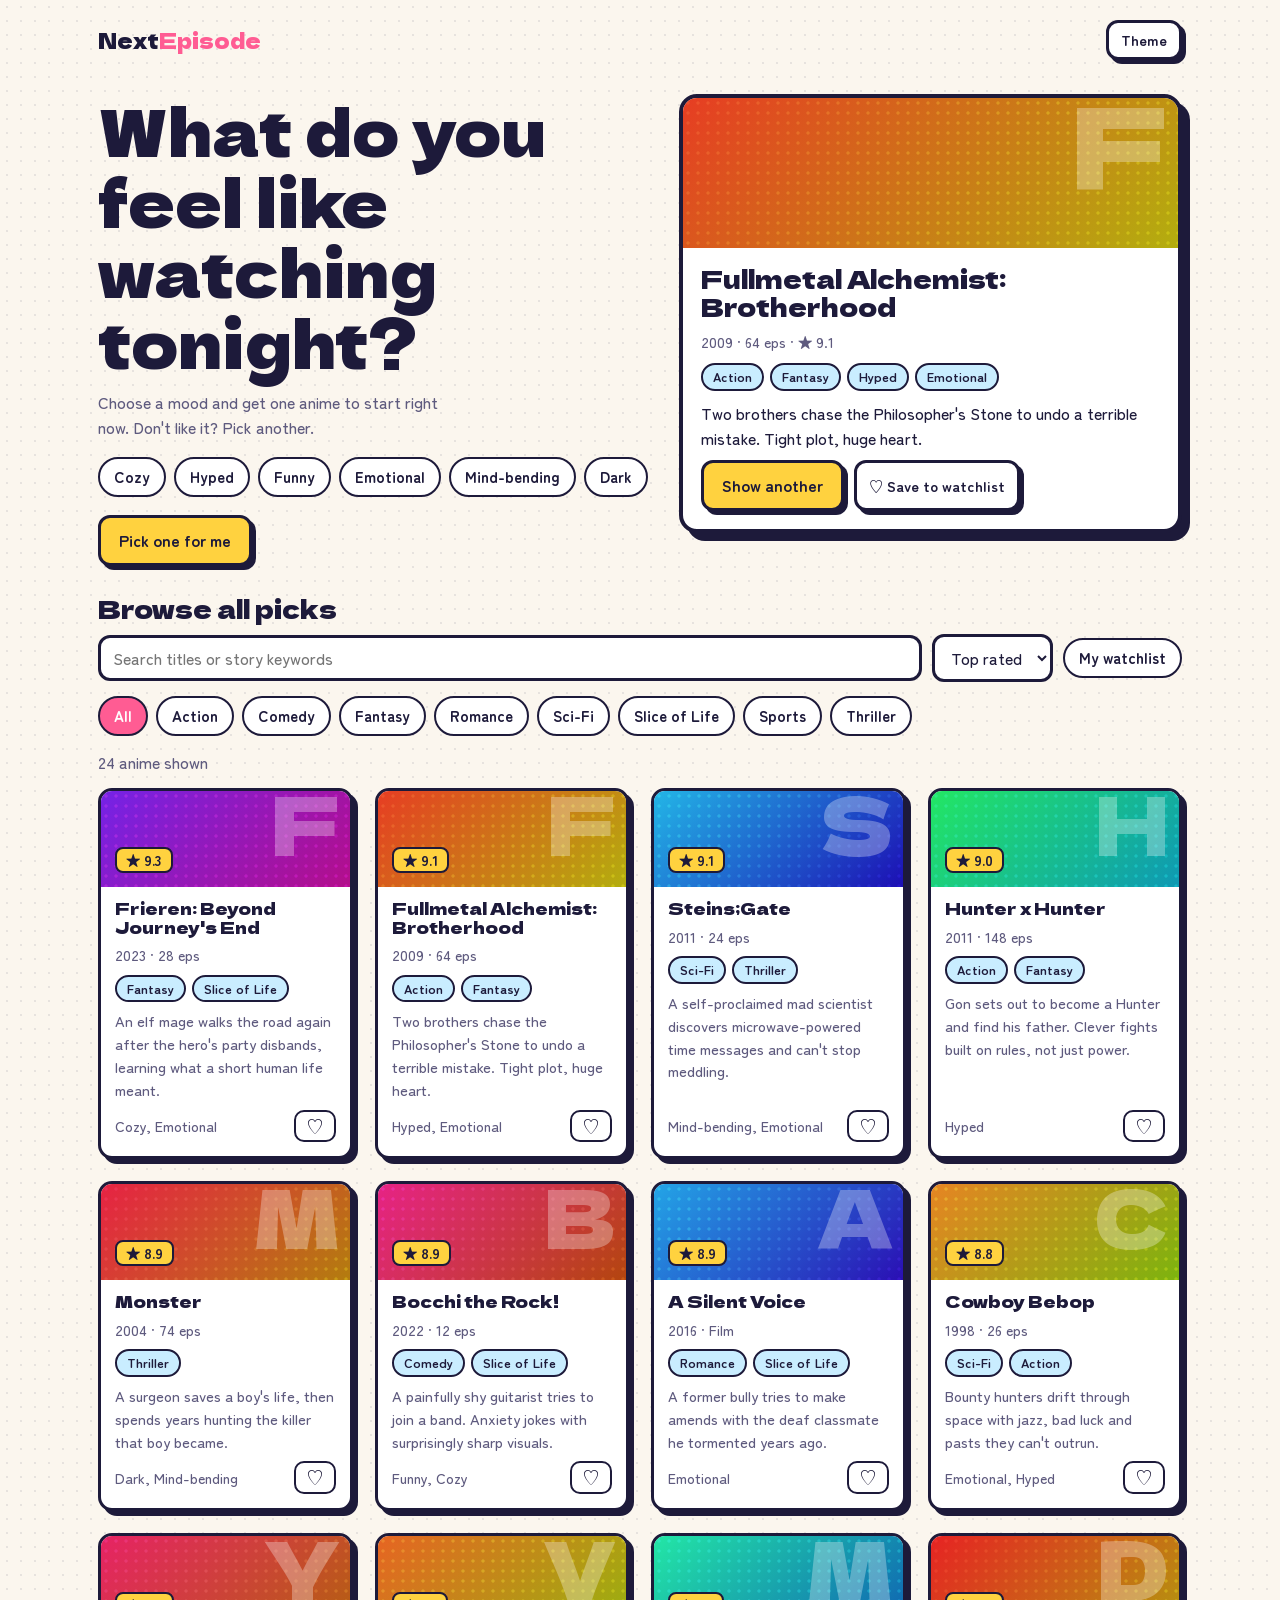
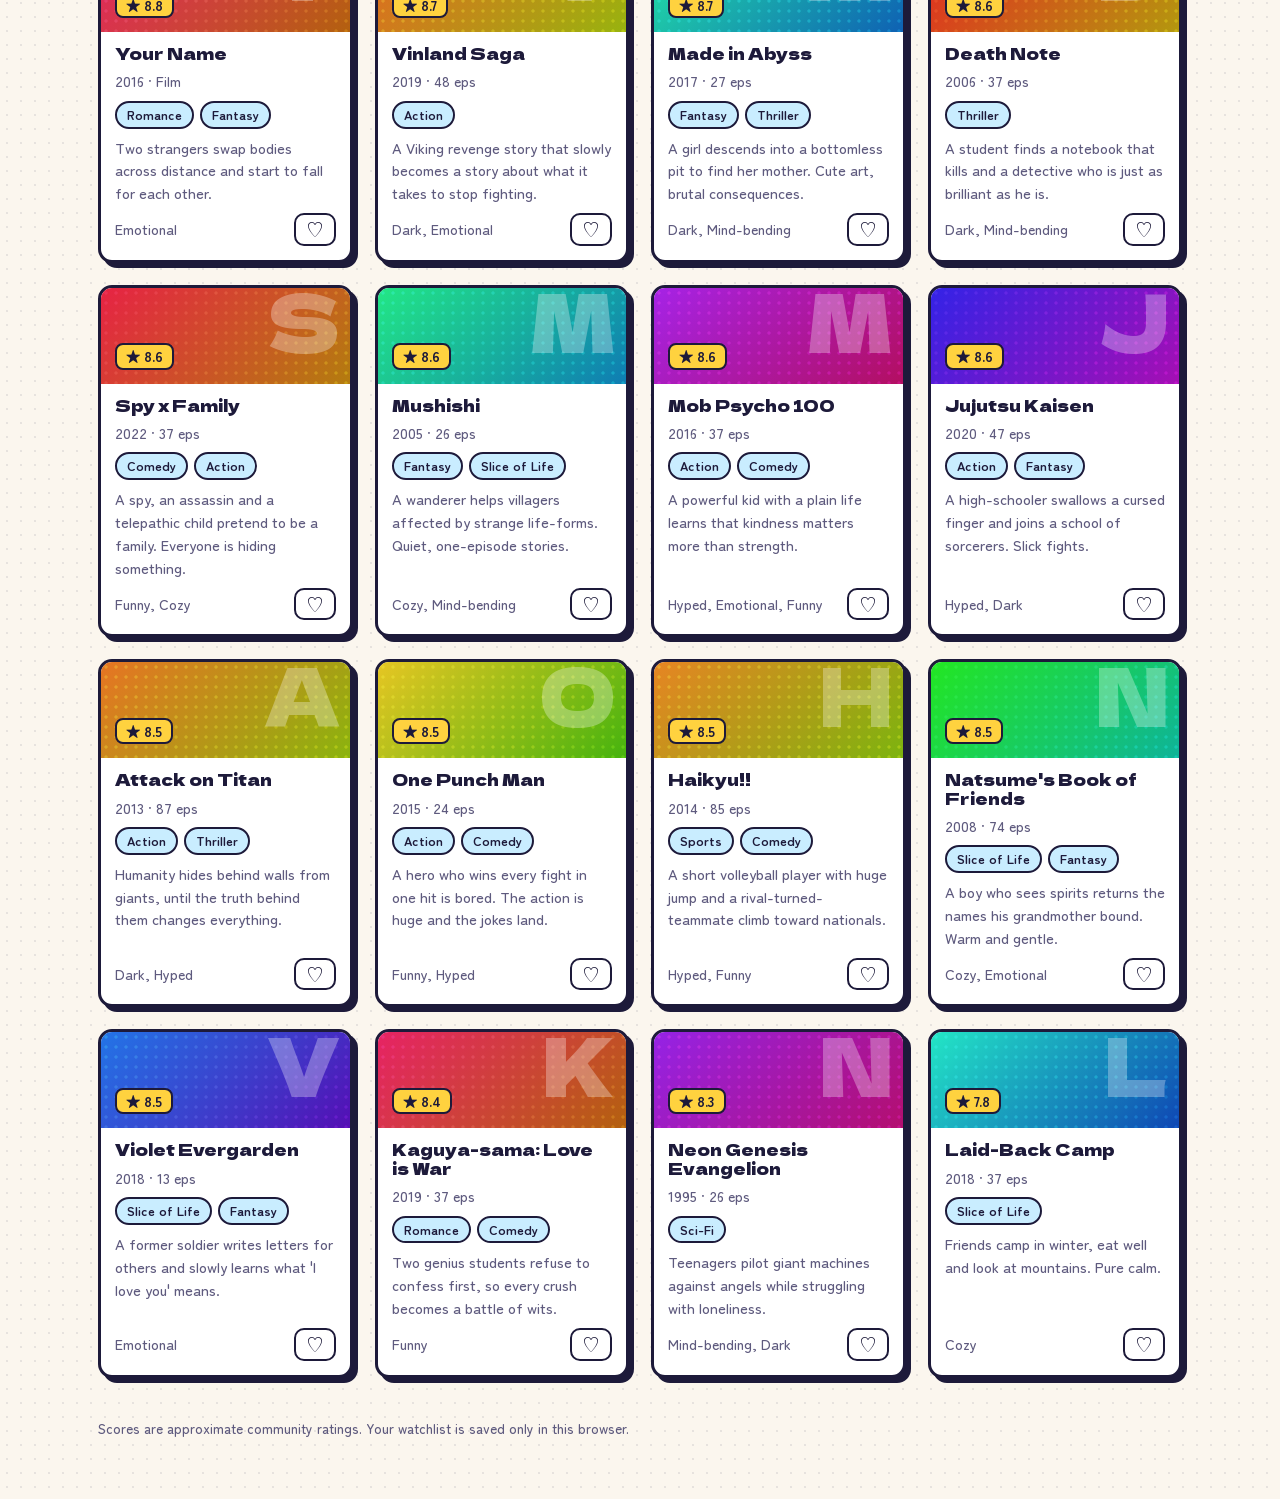
==== index.html @ 685c24ab "refactor: rename anime-picker.html to index.html for web hosting" ====
<!DOCTYPE html>
<html lang="en">
<head>
<meta charset="utf-8">
<meta name="viewport" content="width=device-width, initial-scale=1, viewport-fit=cover">
<title>Next Episode – Anime picks for your mood</title>
<link rel="preconnect" href="https://fonts.googleapis.com">
<link href="https://fonts.googleapis.com/css2?family=Dela+Gothic+One&family=Zen+Maru+Gothic:wght@400;500;700&display=swap" rel="stylesheet">
<style>
:root{--bg:#fbf6ee;--ink:#1d1a3a;--card:#fff;--muted:#5e5a7e;--pink:#ff5c93;--sky:#4cc3ff;--sun:#ffd23f;--shadow:#1d1a3a;
box-sizing:border-box;padding-top:env(safe-area-inset-top,0px);padding-bottom:env(safe-area-inset-bottom,0px)}
@media (prefers-color-scheme:dark){:root:not([data-theme="light"]){--bg:#181533;--ink:#f4efff;--card:#25214a;--muted:#b4aedb;--shadow:#000}}
:root[data-theme="dark"]{--bg:#181533;--ink:#f4efff;--card:#25214a;--muted:#b4aedb;--shadow:#000}
html{scroll-padding-top:env(safe-area-inset-top,0px)}
*{box-sizing:border-box}
body{margin:0;background:var(--bg);color:var(--ink);font:500 16px/1.55 "Zen Maru Gothic",system-ui,sans-serif;
background-image:radial-gradient(color-mix(in srgb,var(--ink) 9%,transparent) 1.2px,transparent 1.4px);background-size:14px 14px}
h1,h2,h3{font-family:"Dela Gothic One","Arial Black",Impact,sans-serif;font-weight:400;margin:0;line-height:1.1}
.wrap{max-width:1120px;margin:0 auto;padding:20px 18px 60px}
header{display:flex;justify-content:space-between;align-items:center;gap:12px}
.logo{font-family:"Dela Gothic One","Arial Black",sans-serif;font-size:1.3rem}
.logo span{color:var(--pink)}
button{font:inherit;color:inherit;cursor:pointer}
:focus-visible{outline:3px solid var(--sky);outline-offset:2px}
.btn{border:3px solid var(--ink);background:var(--sun);color:#1d1a3a;font-weight:700;padding:10px 18px;border-radius:12px;box-shadow:4px 4px 0 var(--shadow);transition:transform .12s,box-shadow .12s}
.btn:active{transform:translate(3px,3px);box-shadow:1px 1px 0 var(--shadow)}
.btn.small{padding:6px 12px;font-size:.9rem;background:var(--card);color:var(--ink)}
.hero{margin:34px 0 28px;display:grid;grid-template-columns:1.1fr 1fr;gap:28px;align-items:start}
.hero h1{font-size:clamp(2.2rem,6vw,4rem)}
.hero p.lead{color:var(--muted);max-width:44ch;margin:14px 0 18px}
.chips{display:flex;flex-wrap:wrap;gap:8px}
.chip{border:2.5px solid var(--ink);background:var(--card);padding:6px 14px;border-radius:99px;font-weight:700;font-size:.95rem;transition:background .12s}
.chip[aria-pressed="true"]{background:var(--pink);color:#fff}
.pick{border:4px solid var(--ink);border-radius:18px;background:var(--card);box-shadow:8px 8px 0 var(--shadow);overflow:hidden;min-height:340px;display:flex;flex-direction:column}
.art{position:relative;display:flex;align-items:flex-end;padding:14px;color:#fff;overflow:hidden}
.art::before{content:"";position:absolute;inset:0;background:radial-gradient(rgba(255,255,255,.28) 1.5px,transparent 1.7px) 0 0/10px 10px;mix-blend-mode:overlay}
.art b{position:absolute;right:10px;top:-14px;font:400 7rem/1 "Dela Gothic One","Arial Black",sans-serif;opacity:.3}
.pick .art{height:150px}
.pick .body{padding:16px 18px 18px;display:flex;flex-direction:column;gap:10px;flex:1}
.pick h2{font-size:1.6rem}
.meta{color:var(--muted);font-size:.9rem}
.tags{display:flex;flex-wrap:wrap;gap:6px}
.tag{font-size:.8rem;font-weight:700;padding:2px 10px;border-radius:99px;background:color-mix(in srgb,var(--sky) 30%,transparent);border:2px solid var(--ink)}
.actions{margin-top:auto;display:flex;gap:10px;flex-wrap:wrap}
.tools{display:flex;flex-wrap:wrap;gap:10px;align-items:center;margin:8px 0 14px}
.tools input,.tools select{font:inherit;border:3px solid var(--ink);background:var(--card);color:var(--ink);padding:8px 12px;border-radius:12px;min-width:0}
.tools input{flex:1 1 200px}
.count{color:var(--muted);margin:0 0 14px}
.grid{display:grid;grid-template-columns:repeat(auto-fill,minmax(230px,1fr));gap:22px}
.card{border:3px solid var(--ink);border-radius:14px;background:var(--card);box-shadow:5px 5px 0 var(--shadow);display:flex;flex-direction:column;overflow:hidden}
.card .art{height:96px}
.card .art b{font-size:5rem;top:-10px}
.card .art .score{position:relative;font-weight:700;background:var(--sun);color:#1d1a3a;border:2px solid var(--ink);padding:0 9px;border-radius:8px;font-size:.9rem}
.card .body{padding:12px 14px 14px;display:flex;flex-direction:column;gap:8px;flex:1}
.card h3{font-size:1.05rem}
.card p{margin:0;font-size:.92rem;color:var(--muted)}
.card .foot{margin-top:auto;display:flex;justify-content:space-between;align-items:center}
.heart{border:2.5px solid var(--ink);background:var(--card);border-radius:10px;padding:2px 10px;font-size:1.1rem;line-height:1.4}
.heart[aria-pressed="true"]{background:var(--pink);color:#fff}
.empty{border:3px dashed var(--ink);border-radius:14px;padding:30px;text-align:center;color:var(--muted)}
footer{margin-top:40px;color:var(--muted);font-size:.85rem}
@media(max-width:760px){.hero{grid-template-columns:1fr}}
@media(prefers-reduced-motion:reduce){*{transition:none!important}}
@keyframes pop{from{transform:scale(.97) rotate(-.6deg)}to{transform:none}}
.pick.swap{animation:pop .25s}
</style>
</head>
<body>
<div class="wrap">
<header>
  <div class="logo">Next<span>Episode</span></div>
  <button class="btn small" id="theme" aria-label="Toggle light and dark theme">Theme</button>
</header>

<section class="hero">
  <div>
    <h1>What do you feel like watching tonight?</h1>
    <p class="lead">Choose a mood and get one anime to start right now. Don't like it? Pick another.</p>
    <div class="chips" id="moods" role="group" aria-label="Moods"></div>
    <p style="margin:18px 0 0"><button class="btn" id="roll">Pick one for me</button></p>
  </div>
  <article class="pick" id="pick" aria-live="polite"></article>
</section>

<section>
  <h2 style="font-size:1.6rem;margin-bottom:12px">Browse all picks</h2>
  <div class="tools">
    <input id="q" type="search" placeholder="Search titles or story keywords" aria-label="Search anime">
    <select id="sort" aria-label="Sort by">
      <option value="score">Top rated</option>
      <option value="year">Newest</option>
      <option value="eps">Shortest</option>
      <option value="title">A to Z</option>
    </select>
    <button class="chip" id="onlyFav" aria-pressed="false">My watchlist</button>
  </div>
  <div class="chips" id="genres" role="group" aria-label="Genres" style="margin-bottom:14px"></div>
  <p class="count" id="count"></p>
  <div class="grid" id="grid"></div>
</section>

<footer>Scores are approximate community ratings. Your watchlist is saved only in this browser.</footer>
</div>

<script>
// title, year, episodes (1 = film), score, genres, moods, hue, blurb
const D=[
["Frieren: Beyond Journey's End",2023,28,9.3,["Fantasy","Slice of Life"],["Cozy","Emotional"],265,"An elf mage walks the road again after the hero's party disbands, learning what a short human life meant."],
["Fullmetal Alchemist: Brotherhood",2009,64,9.1,["Action","Fantasy"],["Hyped","Emotional"],8,"Two brothers chase the Philosopher's Stone to undo a terrible mistake. Tight plot, huge heart."],
["Steins;Gate",2011,24,9.1,["Sci-Fi","Thriller"],["Mind-bending","Emotional"],195,"A self-proclaimed mad scientist discovers microwave-powered time messages and can't stop meddling."],
["Hunter x Hunter",2011,148,9.0,["Action","Fantasy"],["Hyped"],140,"Gon sets out to become a Hunter and find his father. Clever fights built on rules, not just power."],
["Monster",2004,74,8.9,["Thriller"],["Dark","Mind-bending"],350,"A surgeon saves a boy's life, then spends years hunting the killer that boy became."],
["Bocchi the Rock!",2022,12,8.9,["Comedy","Slice of Life"],["Funny","Cozy"],330,"A painfully shy guitarist tries to join a band. Anxiety jokes with surprisingly sharp visuals."],
["A Silent Voice",2016,1,8.9,["Romance","Slice of Life"],["Emotional"],200,"A former bully tries to make amends with the deaf classmate he tormented years ago."],
["Cowboy Bebop",1998,26,8.8,["Sci-Fi","Action"],["Emotional","Hyped"],30,"Bounty hunters drift through space with jazz, bad luck and pasts they can't outrun."],
["Your Name",2016,1,8.8,["Romance","Fantasy"],["Emotional"],340,"Two strangers swap bodies across distance and start to fall for each other."],
["Vinland Saga",2019,48,8.7,["Action"],["Dark","Emotional"],20,"A Viking revenge story that slowly becomes a story about what it takes to stop fighting."],
["Made in Abyss",2017,27,8.7,["Fantasy","Thriller"],["Dark","Mind-bending"],160,"A girl descends into a bottomless pit to find her mother. Cute art, brutal consequences."],
["Death Note",2006,37,8.6,["Thriller"],["Dark","Mind-bending"],0,"A student finds a notebook that kills and a detective who is just as brilliant as he is."],
["Spy x Family",2022,37,8.6,["Comedy","Action"],["Funny","Cozy"],350,"A spy, an assassin and a telepathic child pretend to be a family. Everyone is hiding something."],
["Mushishi",2005,26,8.6,["Fantasy","Slice of Life"],["Cozy","Mind-bending"],150,"A wanderer helps villagers affected by strange life-forms. Quiet, one-episode stories."],
["Mob Psycho 100",2016,37,8.6,["Action","Comedy"],["Hyped","Emotional","Funny"],280,"A powerful kid with a plain life learns that kindness matters more than strength."],
["Jujutsu Kaisen",2020,47,8.6,["Action","Fantasy"],["Hyped","Dark"],245,"A high-schooler swallows a cursed finger and joins a school of sorcerers. Slick fights."],
["Attack on Titan",2013,87,8.5,["Action","Thriller"],["Dark","Hyped"],25,"Humanity hides behind walls from giants, until the truth behind them changes everything."],
["One Punch Man",2015,24,8.5,["Action","Comedy"],["Funny","Hyped"],50,"A hero who wins every fight in one hit is bored. The action is huge and the jokes land."],
["Haikyu!!",2014,85,8.5,["Sports","Comedy"],["Hyped","Funny"],30,"A short volleyball player with huge jump and a rival-turned-teammate climb toward nationals."],
["Natsume's Book of Friends",2008,74,8.5,["Slice of Life","Fantasy"],["Cozy","Emotional"],120,"A boy who sees spirits returns the names his grandmother bound. Warm and gentle."],
["Violet Evergarden",2018,13,8.5,["Slice of Life","Fantasy"],["Emotional"],215,"A former soldier writes letters for others and slowly learns what 'I love you' means."],
["Kaguya-sama: Love is War",2019,37,8.4,["Romance","Comedy"],["Funny"],340,"Two genius students refuse to confess first, so every crush becomes a battle of wits."],
["Neon Genesis Evangelion",1995,26,8.3,["Sci-Fi"],["Mind-bending","Dark"],275,"Teenagers pilot giant machines against angels while struggling with loneliness."],
["Laid-Back Camp",2018,37,7.8,["Slice of Life"],["Cozy"],170,"Friends camp in winter, eat well and look at mountains. Pure calm."]
];
const MOODS=["Cozy","Hyped","Funny","Emotional","Mind-bending","Dark"];
const GENRES=[...new Set(D.flatMap(d=>d[4]))].sort();
const $=s=>document.querySelector(s);
const st={mood:new Set(),genre:null,fav:false,q:"",sort:"score",favs:new Set()};
try{JSON.parse(localStorage.getItem("ne-favs")||"[]").forEach(x=>st.favs.add(x))}catch(e){}
const save=()=>{try{localStorage.setItem("ne-favs",JSON.stringify([...st.favs]))}catch(e){}};
const esc=s=>s.replace(/[&<>"]/g,c=>({"&":"&amp;","<":"&lt;",">":"&gt;",'"':"&quot;"}[c]));
const bg=h=>`background:linear-gradient(135deg,hsl(${h} 80% 52%),hsl(${(h+50)%360} 85% 38%))`;
const epsTxt=d=>d[2]==1?"Film":d[2]+" eps";

function chips(el,list,isOn,onClick){
  el.innerHTML=list.map(x=>`<button class="chip" aria-pressed="${isOn(x)}" data-v="${esc(x)}">${esc(x)}</button>`).join("");
  el.onclick=e=>{const b=e.target.closest("button");if(b)onClick(b.dataset.v)};
}
function drawChips(){
  chips($("#moods"),MOODS,m=>st.mood.has(m),m=>{st.mood.has(m)?st.mood.delete(m):st.mood.add(m);drawChips();rollPick()});
  chips($("#genres"),["All",...GENRES],g=>(g==="All"?!st.genre:st.genre===g),g=>{st.genre=g==="All"?null:g;drawChips();drawGrid()});
}
let cur=null;
function rollPick(){
  let pool=D.filter(d=>!st.mood.size||[...st.mood].some(m=>d[5].includes(m)));
  if(pool.length>1&&cur)pool=pool.filter(d=>d!==cur);
  cur=pool[Math.floor(Math.random()*pool.length)];
  const d=cur,p=$("#pick");
  p.innerHTML=`<div class="art" style="${bg(d[6])}"><b>${esc(d[0][0])}</b></div>
  <div class="body"><h2>${esc(d[0])}</h2>
  <div class="meta">${d[1]} · ${epsTxt(d)} · ★ ${d[3].toFixed(1)}</div>
  <div class="tags">${d[4].concat(d[5]).map(t=>`<span class="tag">${esc(t)}</span>`).join("")}</div>
  <p style="margin:0">${esc(d[2]?d[7]:"")}</p>
  <div class="actions"><button class="btn" id="again">Show another</button>
  <button class="btn small" id="saveP" aria-pressed="${st.favs.has(d[0])}">${st.favs.has(d[0])?"♥ Saved":"♡ Save to watchlist"}</button></div></div>`;
  p.classList.remove("swap");void p.offsetWidth;p.classList.add("swap");
  $("#again").onclick=rollPick;
  $("#saveP").onclick=()=>{toggleFav(d[0]);rollPick.keep=1;showSave()};
}
function showSave(){const b=$("#saveP");if(!b||!cur)return;const on=st.favs.has(cur[0]);b.textContent=on?"♥ Saved":"♡ Save to watchlist";b.setAttribute("aria-pressed",on)}
function toggleFav(t){st.favs.has(t)?st.favs.delete(t):st.favs.add(t);save();drawGrid();showSave()}
function drawGrid(){
  const q=st.q.trim().toLowerCase();
  let list=D.filter(d=>(!st.genre||d[4].includes(st.genre))&&(!st.fav||st.favs.has(d[0]))&&(!q||(d[0]+" "+d[7]+" "+d[4].join(" ")+" "+d[5].join(" ")).toLowerCase().includes(q)));
  const s=st.sort;
  list.sort((a,b)=>s==="score"?b[3]-a[3]:s==="year"?b[1]-a[1]:s==="eps"?a[2]-b[2]:a[0].localeCompare(b[0]));
  $("#count").textContent=`${list.length} ${list.length===1?"anime":"anime"} shown`;
  $("#grid").innerHTML=list.length?list.map(d=>`<article class="card"><div class="art" style="${bg(d[6])}"><b>${esc(d[0][0])}</b><span class="score">★ ${d[3].toFixed(1)}</span></div>
  <div class="body"><h3>${esc(d[0])}</h3><div class="meta">${d[1]} · ${epsTxt(d)}</div>
  <div class="tags">${d[4].map(t=>`<span class="tag">${esc(t)}</span>`).join("")}</div>
  <p>${esc(d[7])}</p>
  <div class="foot"><span class="meta">${d[5].join(", ")}</span>
  <button class="heart" data-t="${esc(d[0])}" aria-pressed="${st.favs.has(d[0])}" aria-label="${st.favs.has(d[0])?"Remove from":"Add to"} watchlist: ${esc(d[0])}">${st.favs.has(d[0])?"♥":"♡"}</button></div></div></article>`).join(""):
  `<div class="empty" style="grid-column:1/-1">${st.fav?"Your watchlist is empty. Tap ♡ on any card to save it.":"No matches. Try a different word or clear the genre filter."}</div>`;
}
$("#grid").onclick=e=>{const b=e.target.closest(".heart");if(b)toggleFav(b.dataset.t)};
$("#q").oninput=e=>{st.q=e.target.value;drawGrid()};
$("#sort").onchange=e=>{st.sort=e.target.value;drawGrid()};
$("#onlyFav").onclick=e=>{st.fav=!st.fav;e.currentTarget.setAttribute("aria-pressed",st.fav);drawGrid()};
$("#roll").onclick=rollPick;
$("#theme").onclick=()=>{const r=document.documentElement;const dark=r.dataset.theme?r.dataset.theme==="dark":matchMedia("(prefers-color-scheme:dark)").matches;r.dataset.theme=dark?"light":"dark"};
drawChips();drawGrid();rollPick();
</script>
</body>
</html>
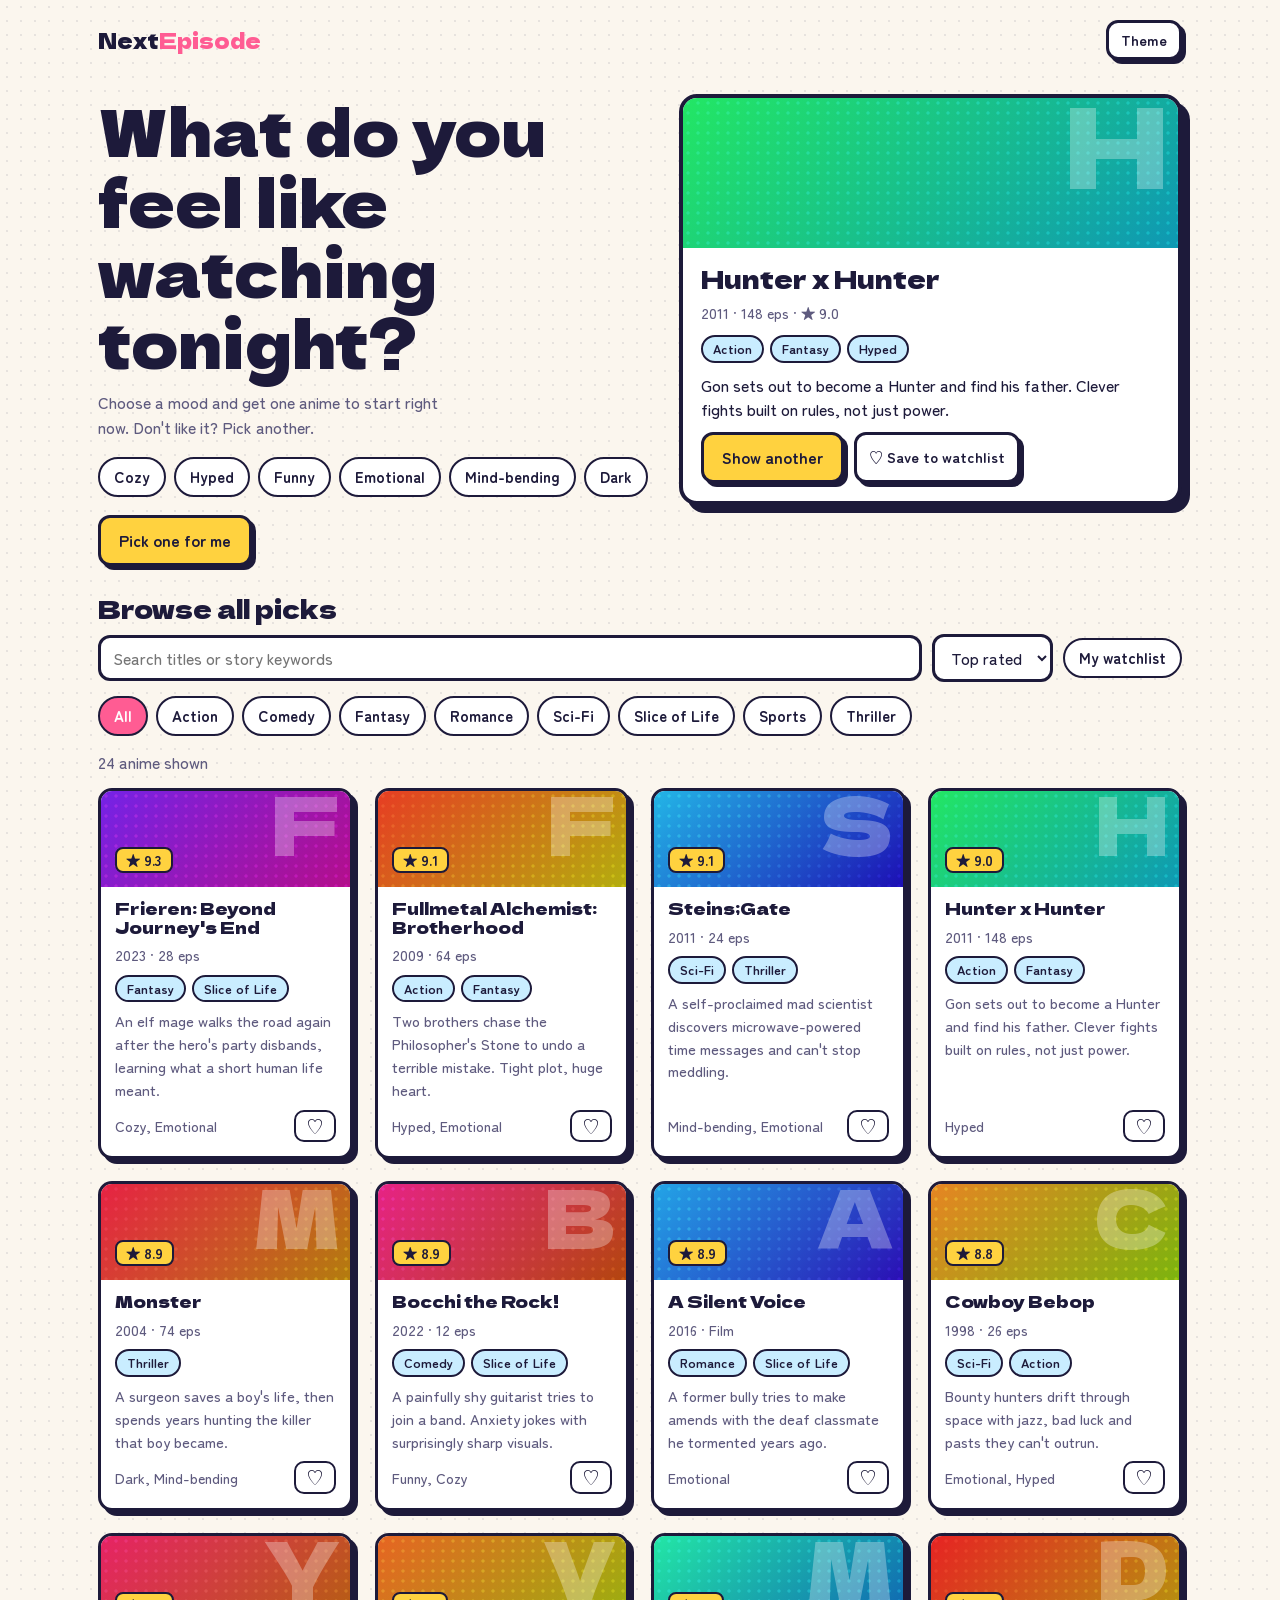
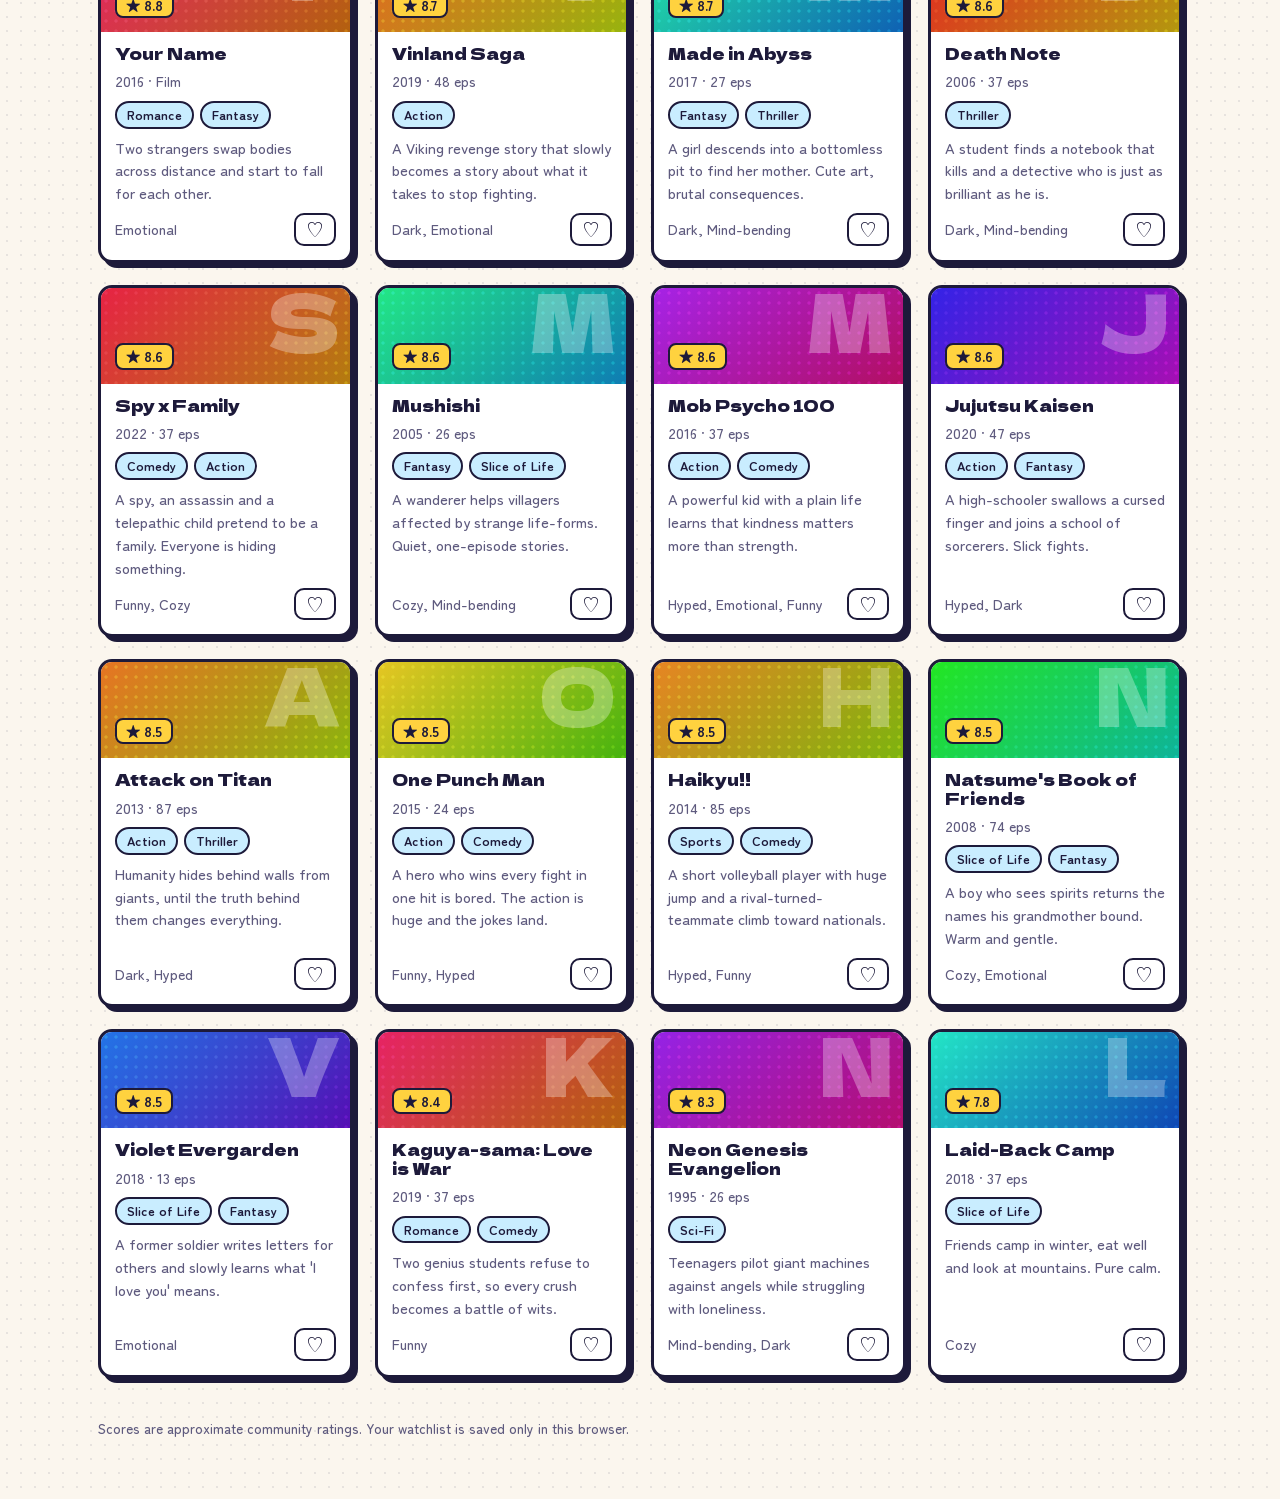
==== commit 58f9a052: "refactor: extract CSS into separate style.css file" ====
--- a/index.html
+++ b/index.html
@@ -6,64 +6,7 @@
 <title>Next Episode – Anime picks for your mood</title>
 <link rel="preconnect" href="https://fonts.googleapis.com">
 <link href="https://fonts.googleapis.com/css2?family=Dela+Gothic+One&family=Zen+Maru+Gothic:wght@400;500;700&display=swap" rel="stylesheet">
-<style>
-:root{--bg:#fbf6ee;--ink:#1d1a3a;--card:#fff;--muted:#5e5a7e;--pink:#ff5c93;--sky:#4cc3ff;--sun:#ffd23f;--shadow:#1d1a3a;
-box-sizing:border-box;padding-top:env(safe-area-inset-top,0px);padding-bottom:env(safe-area-inset-bottom,0px)}
-@media (prefers-color-scheme:dark){:root:not([data-theme="light"]){--bg:#181533;--ink:#f4efff;--card:#25214a;--muted:#b4aedb;--shadow:#000}}
-:root[data-theme="dark"]{--bg:#181533;--ink:#f4efff;--card:#25214a;--muted:#b4aedb;--shadow:#000}
-html{scroll-padding-top:env(safe-area-inset-top,0px)}
-*{box-sizing:border-box}
-body{margin:0;background:var(--bg);color:var(--ink);font:500 16px/1.55 "Zen Maru Gothic",system-ui,sans-serif;
-background-image:radial-gradient(color-mix(in srgb,var(--ink) 9%,transparent) 1.2px,transparent 1.4px);background-size:14px 14px}
-h1,h2,h3{font-family:"Dela Gothic One","Arial Black",Impact,sans-serif;font-weight:400;margin:0;line-height:1.1}
-.wrap{max-width:1120px;margin:0 auto;padding:20px 18px 60px}
-header{display:flex;justify-content:space-between;align-items:center;gap:12px}
-.logo{font-family:"Dela Gothic One","Arial Black",sans-serif;font-size:1.3rem}
-.logo span{color:var(--pink)}
-button{font:inherit;color:inherit;cursor:pointer}
-:focus-visible{outline:3px solid var(--sky);outline-offset:2px}
-.btn{border:3px solid var(--ink);background:var(--sun);color:#1d1a3a;font-weight:700;padding:10px 18px;border-radius:12px;box-shadow:4px 4px 0 var(--shadow);transition:transform .12s,box-shadow .12s}
-.btn:active{transform:translate(3px,3px);box-shadow:1px 1px 0 var(--shadow)}
-.btn.small{padding:6px 12px;font-size:.9rem;background:var(--card);color:var(--ink)}
-.hero{margin:34px 0 28px;display:grid;grid-template-columns:1.1fr 1fr;gap:28px;align-items:start}
-.hero h1{font-size:clamp(2.2rem,6vw,4rem)}
-.hero p.lead{color:var(--muted);max-width:44ch;margin:14px 0 18px}
-.chips{display:flex;flex-wrap:wrap;gap:8px}
-.chip{border:2.5px solid var(--ink);background:var(--card);padding:6px 14px;border-radius:99px;font-weight:700;font-size:.95rem;transition:background .12s}
-.chip[aria-pressed="true"]{background:var(--pink);color:#fff}
-.pick{border:4px solid var(--ink);border-radius:18px;background:var(--card);box-shadow:8px 8px 0 var(--shadow);overflow:hidden;min-height:340px;display:flex;flex-direction:column}
-.art{position:relative;display:flex;align-items:flex-end;padding:14px;color:#fff;overflow:hidden}
-.art::before{content:"";position:absolute;inset:0;background:radial-gradient(rgba(255,255,255,.28) 1.5px,transparent 1.7px) 0 0/10px 10px;mix-blend-mode:overlay}
-.art b{position:absolute;right:10px;top:-14px;font:400 7rem/1 "Dela Gothic One","Arial Black",sans-serif;opacity:.3}
-.pick .art{height:150px}
-.pick .body{padding:16px 18px 18px;display:flex;flex-direction:column;gap:10px;flex:1}
-.pick h2{font-size:1.6rem}
-.meta{color:var(--muted);font-size:.9rem}
-.tags{display:flex;flex-wrap:wrap;gap:6px}
-.tag{font-size:.8rem;font-weight:700;padding:2px 10px;border-radius:99px;background:color-mix(in srgb,var(--sky) 30%,transparent);border:2px solid var(--ink)}
-.actions{margin-top:auto;display:flex;gap:10px;flex-wrap:wrap}
-.tools{display:flex;flex-wrap:wrap;gap:10px;align-items:center;margin:8px 0 14px}
-.tools input,.tools select{font:inherit;border:3px solid var(--ink);background:var(--card);color:var(--ink);padding:8px 12px;border-radius:12px;min-width:0}
-.tools input{flex:1 1 200px}
-.count{color:var(--muted);margin:0 0 14px}
-.grid{display:grid;grid-template-columns:repeat(auto-fill,minmax(230px,1fr));gap:22px}
-.card{border:3px solid var(--ink);border-radius:14px;background:var(--card);box-shadow:5px 5px 0 var(--shadow);display:flex;flex-direction:column;overflow:hidden}
-.card .art{height:96px}
-.card .art b{font-size:5rem;top:-10px}
-.card .art .score{position:relative;font-weight:700;background:var(--sun);color:#1d1a3a;border:2px solid var(--ink);padding:0 9px;border-radius:8px;font-size:.9rem}
-.card .body{padding:12px 14px 14px;display:flex;flex-direction:column;gap:8px;flex:1}
-.card h3{font-size:1.05rem}
-.card p{margin:0;font-size:.92rem;color:var(--muted)}
-.card .foot{margin-top:auto;display:flex;justify-content:space-between;align-items:center}
-.heart{border:2.5px solid var(--ink);background:var(--card);border-radius:10px;padding:2px 10px;font-size:1.1rem;line-height:1.4}
-.heart[aria-pressed="true"]{background:var(--pink);color:#fff}
-.empty{border:3px dashed var(--ink);border-radius:14px;padding:30px;text-align:center;color:var(--muted)}
-footer{margin-top:40px;color:var(--muted);font-size:.85rem}
-@media(max-width:760px){.hero{grid-template-columns:1fr}}
-@media(prefers-reduced-motion:reduce){*{transition:none!important}}
-@keyframes pop{from{transform:scale(.97) rotate(-.6deg)}to{transform:none}}
-.pick.swap{animation:pop .25s}
-</style>
+<link rel="stylesheet" href="style.css">
 </head>
 <body>
 <div class="wrap">
--- a/style.css
+++ b/style.css
@@ -0,0 +1,56 @@
+:root{--bg:#fbf6ee;--ink:#1d1a3a;--card:#fff;--muted:#5e5a7e;--pink:#ff5c93;--sky:#4cc3ff;--sun:#ffd23f;--shadow:#1d1a3a;
+box-sizing:border-box;padding-top:env(safe-area-inset-top,0px);padding-bottom:env(safe-area-inset-bottom,0px)}
+@media (prefers-color-scheme:dark){:root:not([data-theme="light"]){--bg:#181533;--ink:#f4efff;--card:#25214a;--muted:#b4aedb;--shadow:#000}}
+:root[data-theme="dark"]{--bg:#181533;--ink:#f4efff;--card:#25214a;--muted:#b4aedb;--shadow:#000}
+html{scroll-padding-top:env(safe-area-inset-top,0px)}
+*{box-sizing:border-box}
+body{margin:0;background:var(--bg);color:var(--ink);font:500 16px/1.55 "Zen Maru Gothic",system-ui,sans-serif;
+background-image:radial-gradient(color-mix(in srgb,var(--ink) 9%,transparent) 1.2px,transparent 1.4px);background-size:14px 14px}
+h1,h2,h3{font-family:"Dela Gothic One","Arial Black",Impact,sans-serif;font-weight:400;margin:0;line-height:1.1}
+.wrap{max-width:1120px;margin:0 auto;padding:20px 18px 60px}
+header{display:flex;justify-content:space-between;align-items:center;gap:12px}
+.logo{font-family:"Dela Gothic One","Arial Black",sans-serif;font-size:1.3rem}
+.logo span{color:var(--pink)}
+button{font:inherit;color:inherit;cursor:pointer}
+:focus-visible{outline:3px solid var(--sky);outline-offset:2px}
+.btn{border:3px solid var(--ink);background:var(--sun);color:#1d1a3a;font-weight:700;padding:10px 18px;border-radius:12px;box-shadow:4px 4px 0 var(--shadow);transition:transform .12s,box-shadow .12s}
+.btn:active{transform:translate(3px,3px);box-shadow:1px 1px 0 var(--shadow)}
+.btn.small{padding:6px 12px;font-size:.9rem;background:var(--card);color:var(--ink)}
+.hero{margin:34px 0 28px;display:grid;grid-template-columns:1.1fr 1fr;gap:28px;align-items:start}
+.hero h1{font-size:clamp(2.2rem,6vw,4rem)}
+.hero p.lead{color:var(--muted);max-width:44ch;margin:14px 0 18px}
+.chips{display:flex;flex-wrap:wrap;gap:8px}
+.chip{border:2.5px solid var(--ink);background:var(--card);padding:6px 14px;border-radius:99px;font-weight:700;font-size:.95rem;transition:background .12s}
+.chip[aria-pressed="true"]{background:var(--pink);color:#fff}
+.pick{border:4px solid var(--ink);border-radius:18px;background:var(--card);box-shadow:8px 8px 0 var(--shadow);overflow:hidden;min-height:340px;display:flex;flex-direction:column}
+.art{position:relative;display:flex;align-items:flex-end;padding:14px;color:#fff;overflow:hidden}
+.art::before{content:"";position:absolute;inset:0;background:radial-gradient(rgba(255,255,255,.28) 1.5px,transparent 1.7px) 0 0/10px 10px;mix-blend-mode:overlay}
+.art b{position:absolute;right:10px;top:-14px;font:400 7rem/1 "Dela Gothic One","Arial Black",sans-serif;opacity:.3}
+.pick .art{height:150px}
+.pick .body{padding:16px 18px 18px;display:flex;flex-direction:column;gap:10px;flex:1}
+.pick h2{font-size:1.6rem}
+.meta{color:var(--muted);font-size:.9rem}
+.tags{display:flex;flex-wrap:wrap;gap:6px}
+.tag{font-size:.8rem;font-weight:700;padding:2px 10px;border-radius:99px;background:color-mix(in srgb,var(--sky) 30%,transparent);border:2px solid var(--ink)}
+.actions{margin-top:auto;display:flex;gap:10px;flex-wrap:wrap}
+.tools{display:flex;flex-wrap:wrap;gap:10px;align-items:center;margin:8px 0 14px}
+.tools input,.tools select{font:inherit;border:3px solid var(--ink);background:var(--card);color:var(--ink);padding:8px 12px;border-radius:12px;min-width:0}
+.tools input{flex:1 1 200px}
+.count{color:var(--muted);margin:0 0 14px}
+.grid{display:grid;grid-template-columns:repeat(auto-fill,minmax(230px,1fr));gap:22px}
+.card{border:3px solid var(--ink);border-radius:14px;background:var(--card);box-shadow:5px 5px 0 var(--shadow);display:flex;flex-direction:column;overflow:hidden}
+.card .art{height:96px}
+.card .art b{font-size:5rem;top:-10px}
+.card .art .score{position:relative;font-weight:700;background:var(--sun);color:#1d1a3a;border:2px solid var(--ink);padding:0 9px;border-radius:8px;font-size:.9rem}
+.card .body{padding:12px 14px 14px;display:flex;flex-direction:column;gap:8px;flex:1}
+.card h3{font-size:1.05rem}
+.card p{margin:0;font-size:.92rem;color:var(--muted)}
+.card .foot{margin-top:auto;display:flex;justify-content:space-between;align-items:center}
+.heart{border:2.5px solid var(--ink);background:var(--card);border-radius:10px;padding:2px 10px;font-size:1.1rem;line-height:1.4}
+.heart[aria-pressed="true"]{background:var(--pink);color:#fff}
+.empty{border:3px dashed var(--ink);border-radius:14px;padding:30px;text-align:center;color:var(--muted)}
+footer{margin-top:40px;color:var(--muted);font-size:.85rem}
+@media(max-width:760px){.hero{grid-template-columns:1fr}}
+@media(prefers-reduced-motion:reduce){*{transition:none!important}}
+@keyframes pop{from{transform:scale(.97) rotate(-.6deg)}to{transform:none}}
+.pick.swap{animation:pop .25s}
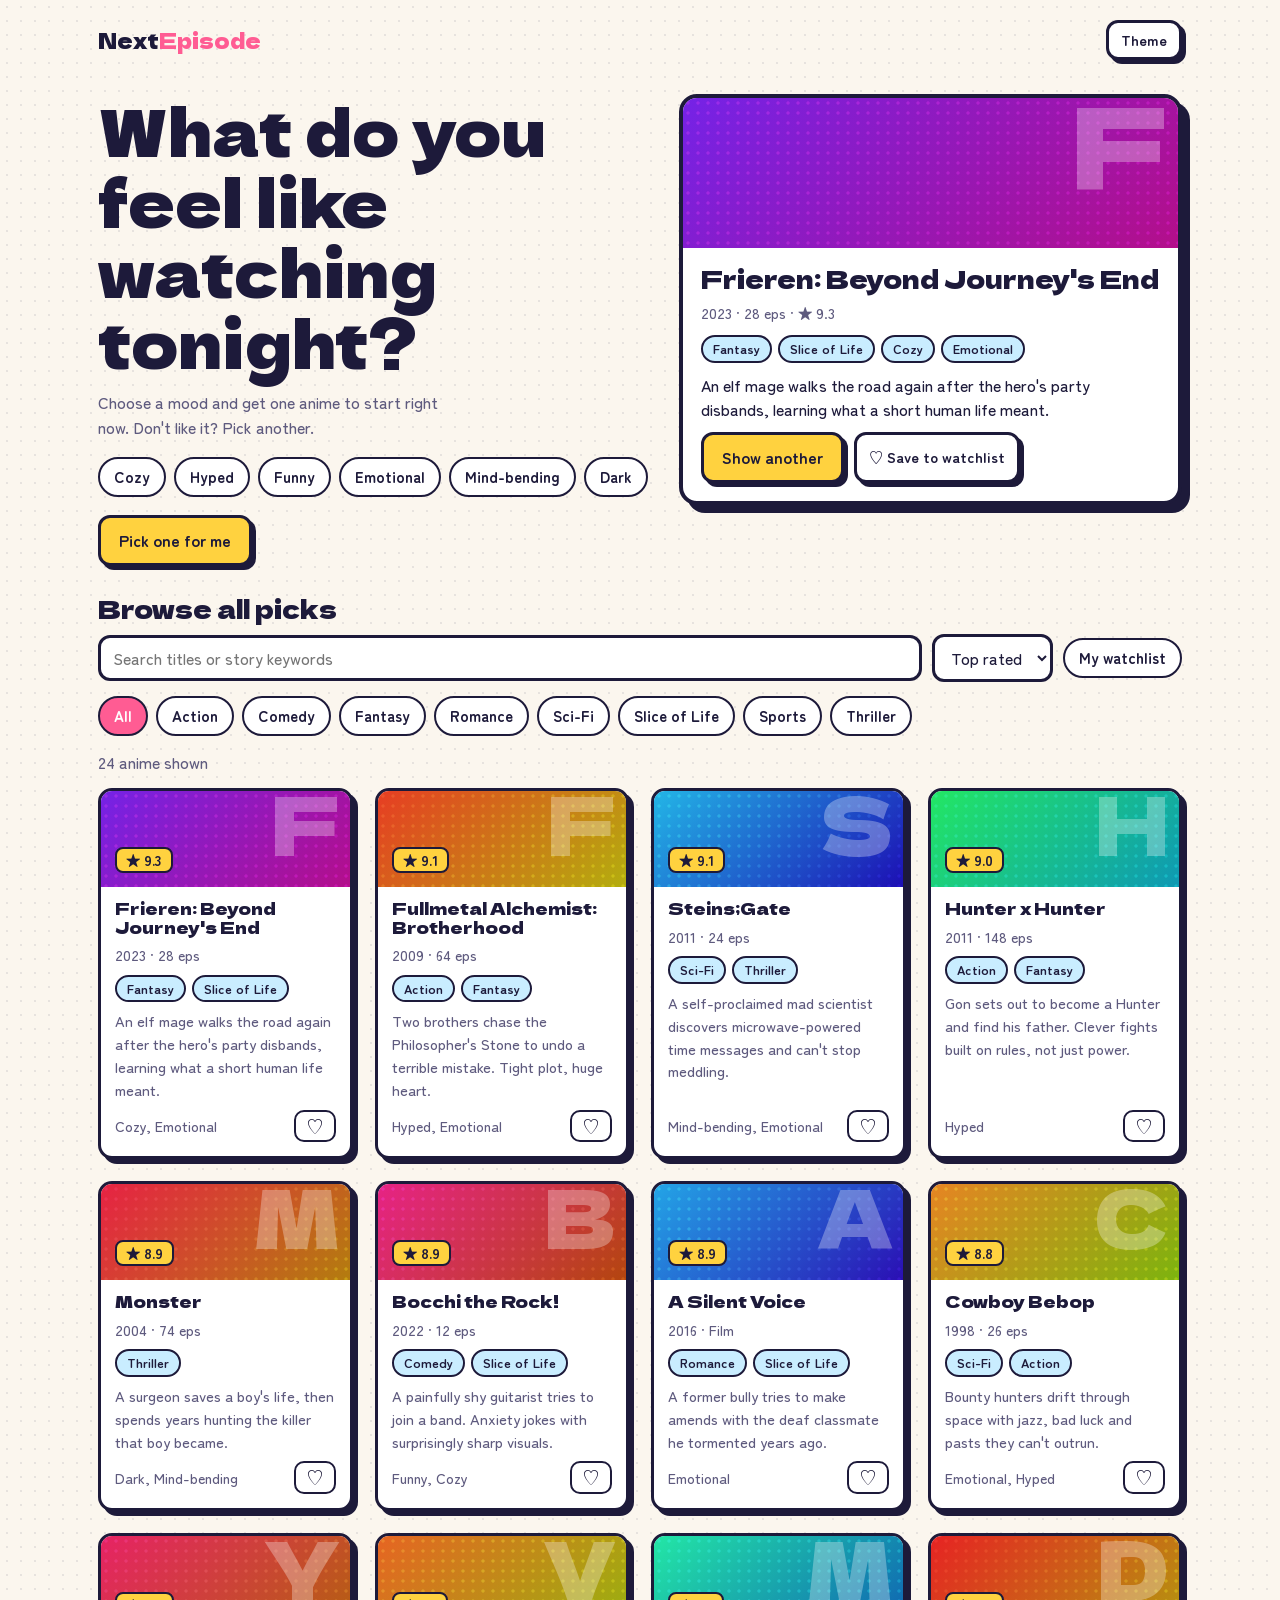
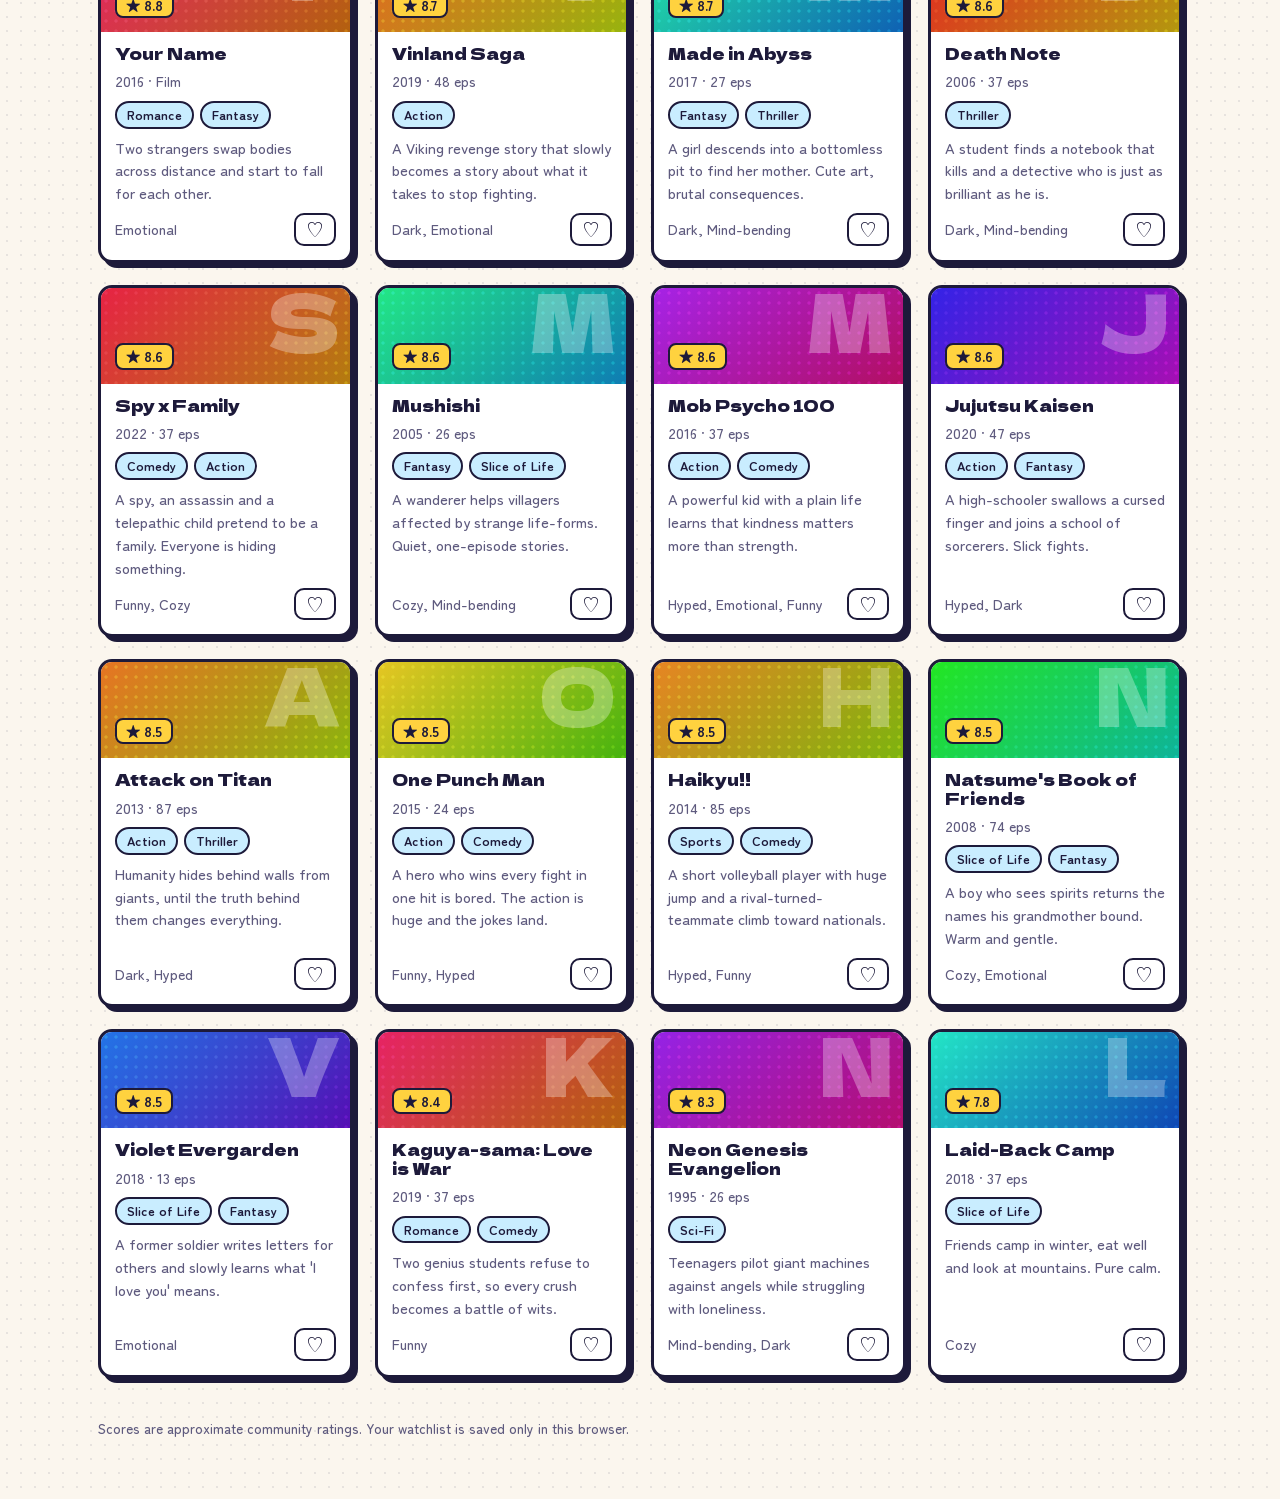
==== commit 324cbc28: "refactor: extract JavaScript into separate app.js file" ====
--- a/index.html
+++ b/index.html
@@ -45,92 +45,6 @@
 <footer>Scores are approximate community ratings. Your watchlist is saved only in this browser.</footer>
 </div>
 
-<script>
-// title, year, episodes (1 = film), score, genres, moods, hue, blurb
-const D=[
-["Frieren: Beyond Journey's End",2023,28,9.3,["Fantasy","Slice of Life"],["Cozy","Emotional"],265,"An elf mage walks the road again after the hero's party disbands, learning what a short human life meant."],
-["Fullmetal Alchemist: Brotherhood",2009,64,9.1,["Action","Fantasy"],["Hyped","Emotional"],8,"Two brothers chase the Philosopher's Stone to undo a terrible mistake. Tight plot, huge heart."],
-["Steins;Gate",2011,24,9.1,["Sci-Fi","Thriller"],["Mind-bending","Emotional"],195,"A self-proclaimed mad scientist discovers microwave-powered time messages and can't stop meddling."],
-["Hunter x Hunter",2011,148,9.0,["Action","Fantasy"],["Hyped"],140,"Gon sets out to become a Hunter and find his father. Clever fights built on rules, not just power."],
-["Monster",2004,74,8.9,["Thriller"],["Dark","Mind-bending"],350,"A surgeon saves a boy's life, then spends years hunting the killer that boy became."],
-["Bocchi the Rock!",2022,12,8.9,["Comedy","Slice of Life"],["Funny","Cozy"],330,"A painfully shy guitarist tries to join a band. Anxiety jokes with surprisingly sharp visuals."],
-["A Silent Voice",2016,1,8.9,["Romance","Slice of Life"],["Emotional"],200,"A former bully tries to make amends with the deaf classmate he tormented years ago."],
-["Cowboy Bebop",1998,26,8.8,["Sci-Fi","Action"],["Emotional","Hyped"],30,"Bounty hunters drift through space with jazz, bad luck and pasts they can't outrun."],
-["Your Name",2016,1,8.8,["Romance","Fantasy"],["Emotional"],340,"Two strangers swap bodies across distance and start to fall for each other."],
-["Vinland Saga",2019,48,8.7,["Action"],["Dark","Emotional"],20,"A Viking revenge story that slowly becomes a story about what it takes to stop fighting."],
-["Made in Abyss",2017,27,8.7,["Fantasy","Thriller"],["Dark","Mind-bending"],160,"A girl descends into a bottomless pit to find her mother. Cute art, brutal consequences."],
-["Death Note",2006,37,8.6,["Thriller"],["Dark","Mind-bending"],0,"A student finds a notebook that kills and a detective who is just as brilliant as he is."],
-["Spy x Family",2022,37,8.6,["Comedy","Action"],["Funny","Cozy"],350,"A spy, an assassin and a telepathic child pretend to be a family. Everyone is hiding something."],
-["Mushishi",2005,26,8.6,["Fantasy","Slice of Life"],["Cozy","Mind-bending"],150,"A wanderer helps villagers affected by strange life-forms. Quiet, one-episode stories."],
-["Mob Psycho 100",2016,37,8.6,["Action","Comedy"],["Hyped","Emotional","Funny"],280,"A powerful kid with a plain life learns that kindness matters more than strength."],
-["Jujutsu Kaisen",2020,47,8.6,["Action","Fantasy"],["Hyped","Dark"],245,"A high-schooler swallows a cursed finger and joins a school of sorcerers. Slick fights."],
-["Attack on Titan",2013,87,8.5,["Action","Thriller"],["Dark","Hyped"],25,"Humanity hides behind walls from giants, until the truth behind them changes everything."],
-["One Punch Man",2015,24,8.5,["Action","Comedy"],["Funny","Hyped"],50,"A hero who wins every fight in one hit is bored. The action is huge and the jokes land."],
-["Haikyu!!",2014,85,8.5,["Sports","Comedy"],["Hyped","Funny"],30,"A short volleyball player with huge jump and a rival-turned-teammate climb toward nationals."],
-["Natsume's Book of Friends",2008,74,8.5,["Slice of Life","Fantasy"],["Cozy","Emotional"],120,"A boy who sees spirits returns the names his grandmother bound. Warm and gentle."],
-["Violet Evergarden",2018,13,8.5,["Slice of Life","Fantasy"],["Emotional"],215,"A former soldier writes letters for others and slowly learns what 'I love you' means."],
-["Kaguya-sama: Love is War",2019,37,8.4,["Romance","Comedy"],["Funny"],340,"Two genius students refuse to confess first, so every crush becomes a battle of wits."],
-["Neon Genesis Evangelion",1995,26,8.3,["Sci-Fi"],["Mind-bending","Dark"],275,"Teenagers pilot giant machines against angels while struggling with loneliness."],
-["Laid-Back Camp",2018,37,7.8,["Slice of Life"],["Cozy"],170,"Friends camp in winter, eat well and look at mountains. Pure calm."]
-];
-const MOODS=["Cozy","Hyped","Funny","Emotional","Mind-bending","Dark"];
-const GENRES=[...new Set(D.flatMap(d=>d[4]))].sort();
-const $=s=>document.querySelector(s);
-const st={mood:new Set(),genre:null,fav:false,q:"",sort:"score",favs:new Set()};
-try{JSON.parse(localStorage.getItem("ne-favs")||"[]").forEach(x=>st.favs.add(x))}catch(e){}
-const save=()=>{try{localStorage.setItem("ne-favs",JSON.stringify([...st.favs]))}catch(e){}};
-const esc=s=>s.replace(/[&<>"]/g,c=>({"&":"&amp;","<":"&lt;",">":"&gt;",'"':"&quot;"}[c]));
-const bg=h=>`background:linear-gradient(135deg,hsl(${h} 80% 52%),hsl(${(h+50)%360} 85% 38%))`;
-const epsTxt=d=>d[2]==1?"Film":d[2]+" eps";
-
-function chips(el,list,isOn,onClick){
-  el.innerHTML=list.map(x=>`<button class="chip" aria-pressed="${isOn(x)}" data-v="${esc(x)}">${esc(x)}</button>`).join("");
-  el.onclick=e=>{const b=e.target.closest("button");if(b)onClick(b.dataset.v)};
-}
-function drawChips(){
-  chips($("#moods"),MOODS,m=>st.mood.has(m),m=>{st.mood.has(m)?st.mood.delete(m):st.mood.add(m);drawChips();rollPick()});
-  chips($("#genres"),["All",...GENRES],g=>(g==="All"?!st.genre:st.genre===g),g=>{st.genre=g==="All"?null:g;drawChips();drawGrid()});
-}
-let cur=null;
-function rollPick(){
-  let pool=D.filter(d=>!st.mood.size||[...st.mood].some(m=>d[5].includes(m)));
-  if(pool.length>1&&cur)pool=pool.filter(d=>d!==cur);
-  cur=pool[Math.floor(Math.random()*pool.length)];
-  const d=cur,p=$("#pick");
-  p.innerHTML=`<div class="art" style="${bg(d[6])}"><b>${esc(d[0][0])}</b></div>
-  <div class="body"><h2>${esc(d[0])}</h2>
-  <div class="meta">${d[1]} · ${epsTxt(d)} · ★ ${d[3].toFixed(1)}</div>
-  <div class="tags">${d[4].concat(d[5]).map(t=>`<span class="tag">${esc(t)}</span>`).join("")}</div>
-  <p style="margin:0">${esc(d[2]?d[7]:"")}</p>
-  <div class="actions"><button class="btn" id="again">Show another</button>
-  <button class="btn small" id="saveP" aria-pressed="${st.favs.has(d[0])}">${st.favs.has(d[0])?"♥ Saved":"♡ Save to watchlist"}</button></div></div>`;
-  p.classList.remove("swap");void p.offsetWidth;p.classList.add("swap");
-  $("#again").onclick=rollPick;
-  $("#saveP").onclick=()=>{toggleFav(d[0]);rollPick.keep=1;showSave()};
-}
-function showSave(){const b=$("#saveP");if(!b||!cur)return;const on=st.favs.has(cur[0]);b.textContent=on?"♥ Saved":"♡ Save to watchlist";b.setAttribute("aria-pressed",on)}
-function toggleFav(t){st.favs.has(t)?st.favs.delete(t):st.favs.add(t);save();drawGrid();showSave()}
-function drawGrid(){
-  const q=st.q.trim().toLowerCase();
-  let list=D.filter(d=>(!st.genre||d[4].includes(st.genre))&&(!st.fav||st.favs.has(d[0]))&&(!q||(d[0]+" "+d[7]+" "+d[4].join(" ")+" "+d[5].join(" ")).toLowerCase().includes(q)));
-  const s=st.sort;
-  list.sort((a,b)=>s==="score"?b[3]-a[3]:s==="year"?b[1]-a[1]:s==="eps"?a[2]-b[2]:a[0].localeCompare(b[0]));
-  $("#count").textContent=`${list.length} ${list.length===1?"anime":"anime"} shown`;
-  $("#grid").innerHTML=list.length?list.map(d=>`<article class="card"><div class="art" style="${bg(d[6])}"><b>${esc(d[0][0])}</b><span class="score">★ ${d[3].toFixed(1)}</span></div>
-  <div class="body"><h3>${esc(d[0])}</h3><div class="meta">${d[1]} · ${epsTxt(d)}</div>
-  <div class="tags">${d[4].map(t=>`<span class="tag">${esc(t)}</span>`).join("")}</div>
-  <p>${esc(d[7])}</p>
-  <div class="foot"><span class="meta">${d[5].join(", ")}</span>
-  <button class="heart" data-t="${esc(d[0])}" aria-pressed="${st.favs.has(d[0])}" aria-label="${st.favs.has(d[0])?"Remove from":"Add to"} watchlist: ${esc(d[0])}">${st.favs.has(d[0])?"♥":"♡"}</button></div></div></article>`).join(""):
-  `<div class="empty" style="grid-column:1/-1">${st.fav?"Your watchlist is empty. Tap ♡ on any card to save it.":"No matches. Try a different word or clear the genre filter."}</div>`;
-}
-$("#grid").onclick=e=>{const b=e.target.closest(".heart");if(b)toggleFav(b.dataset.t)};
-$("#q").oninput=e=>{st.q=e.target.value;drawGrid()};
-$("#sort").onchange=e=>{st.sort=e.target.value;drawGrid()};
-$("#onlyFav").onclick=e=>{st.fav=!st.fav;e.currentTarget.setAttribute("aria-pressed",st.fav);drawGrid()};
-$("#roll").onclick=rollPick;
-$("#theme").onclick=()=>{const r=document.documentElement;const dark=r.dataset.theme?r.dataset.theme==="dark":matchMedia("(prefers-color-scheme:dark)").matches;r.dataset.theme=dark?"light":"dark"};
-drawChips();drawGrid();rollPick();
-</script>
+<script src="app.js"></script>
 </body>
 </html>
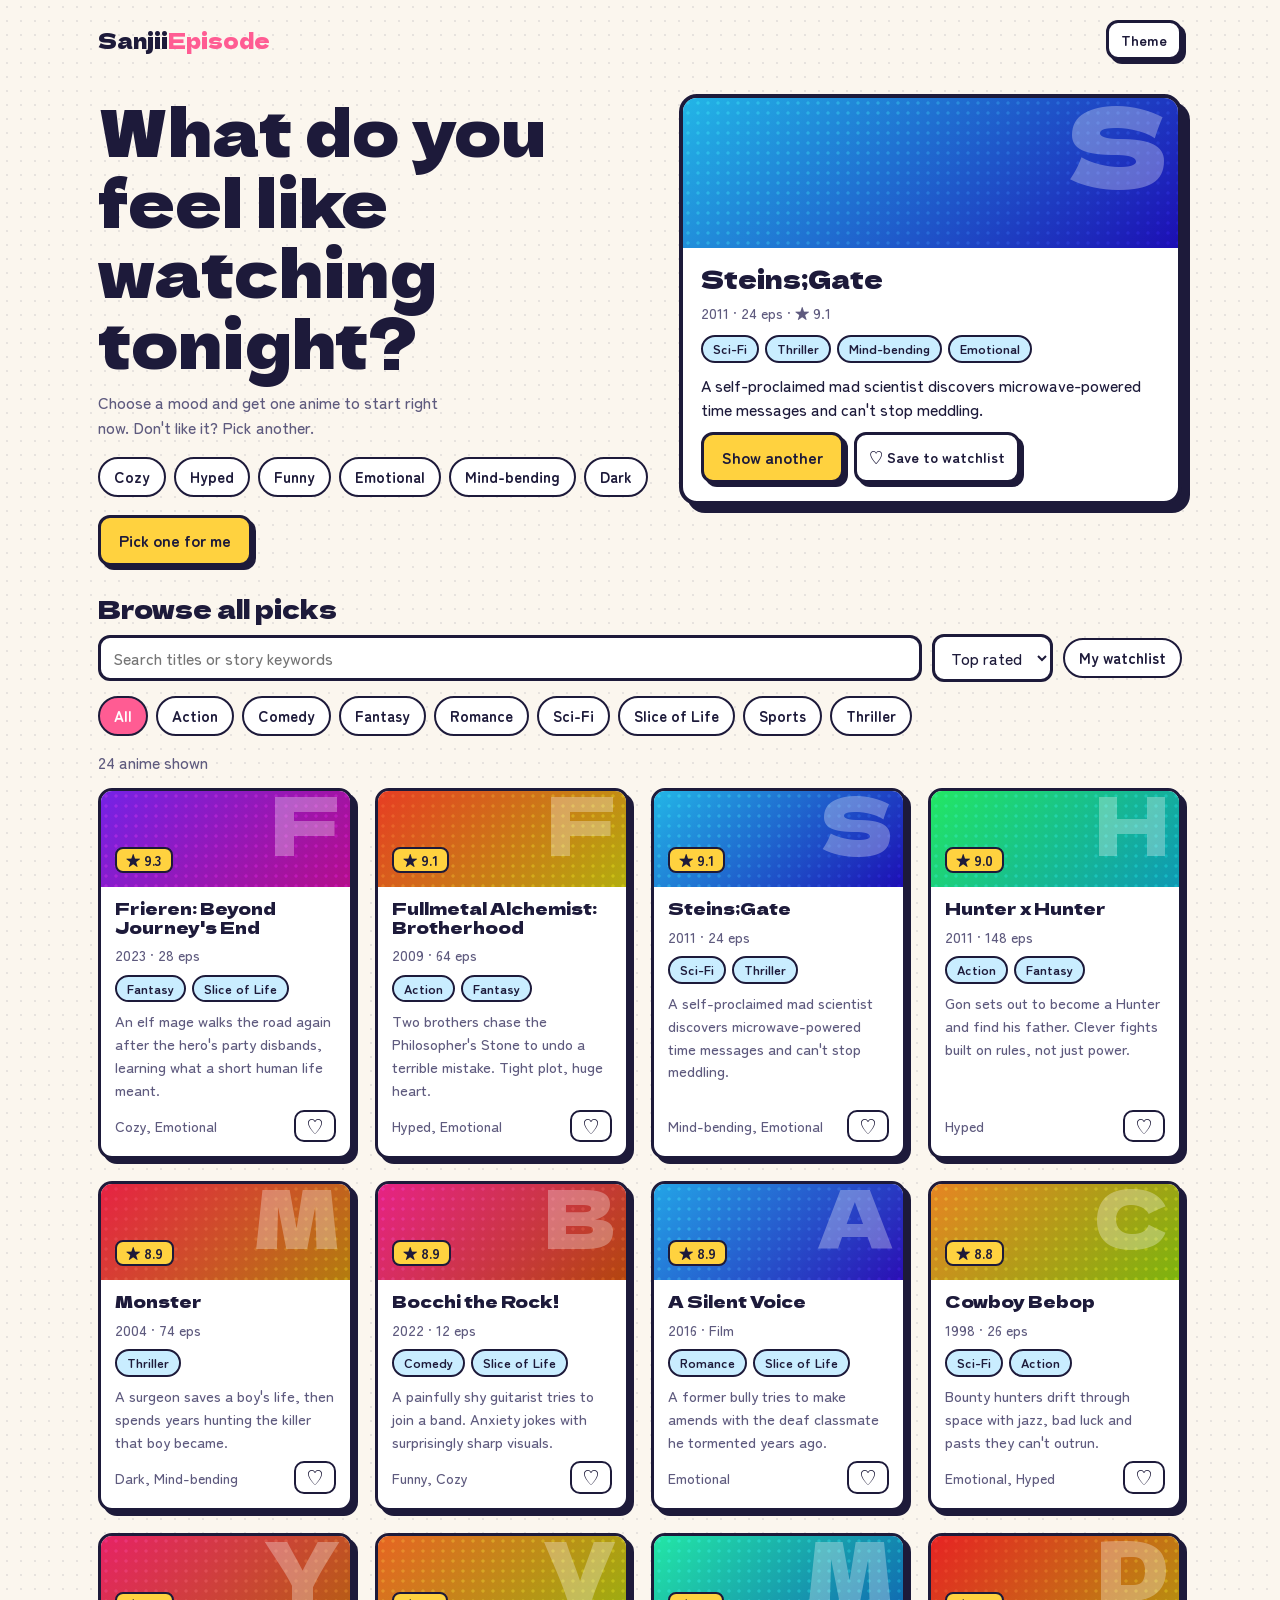
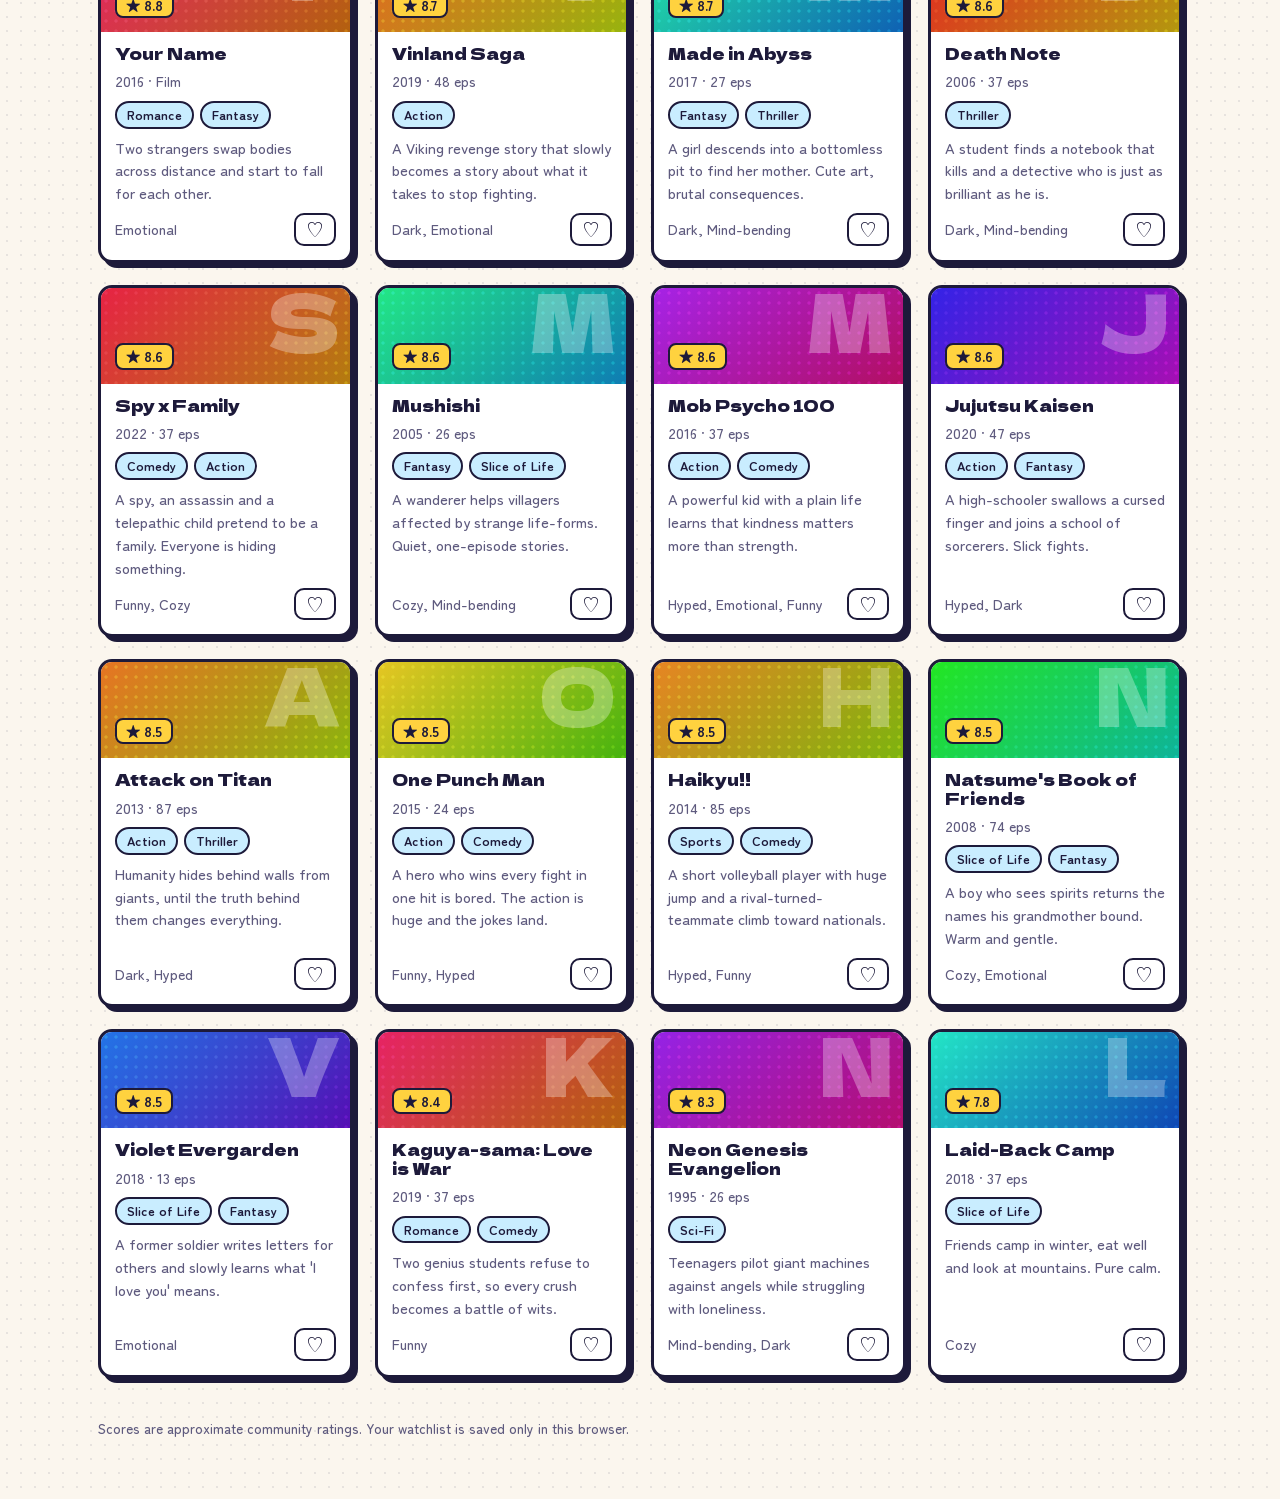
==== commit e598d527: "Updated-Logo-Name" ====
--- a/index.html
+++ b/index.html
@@ -1,50 +1,83 @@
-<!DOCTYPE html>
+<!doctype html>
 <html lang="en">
-<head>
-<meta charset="utf-8">
-<meta name="viewport" content="width=device-width, initial-scale=1, viewport-fit=cover">
-<title>Next Episode – Anime picks for your mood</title>
-<link rel="preconnect" href="https://fonts.googleapis.com">
-<link href="https://fonts.googleapis.com/css2?family=Dela+Gothic+One&family=Zen+Maru+Gothic:wght@400;500;700&display=swap" rel="stylesheet">
-<link rel="stylesheet" href="style.css">
-</head>
-<body>
-<div class="wrap">
-<header>
-  <div class="logo">Next<span>Episode</span></div>
-  <button class="btn small" id="theme" aria-label="Toggle light and dark theme">Theme</button>
-</header>
+  <head>
+    <meta charset="utf-8" />
+    <meta
+      name="viewport"
+      content="width=device-width, initial-scale=1, viewport-fit=cover"
+    />
+    <title>Next Episode – Anime picks for your mood</title>
+    <link rel="preconnect" href="https://fonts.googleapis.com" />
+    <link
+      href="https://fonts.googleapis.com/css2?family=Dela+Gothic+One&family=Zen+Maru+Gothic:wght@400;500;700&display=swap"
+      rel="stylesheet"
+    />
+    <link rel="stylesheet" href="style.css" />
+  </head>
+  <body>
+    <div class="wrap">
+      <header>
+        <div class="logo">Sanjii<span>Episode</span></div>
+        <button
+          class="btn small"
+          id="theme"
+          aria-label="Toggle light and dark theme"
+        >
+          Theme
+        </button>
+      </header>
 
-<section class="hero">
-  <div>
-    <h1>What do you feel like watching tonight?</h1>
-    <p class="lead">Choose a mood and get one anime to start right now. Don't like it? Pick another.</p>
-    <div class="chips" id="moods" role="group" aria-label="Moods"></div>
-    <p style="margin:18px 0 0"><button class="btn" id="roll">Pick one for me</button></p>
-  </div>
-  <article class="pick" id="pick" aria-live="polite"></article>
-</section>
+      <section class="hero">
+        <div>
+          <h1>What do you feel like watching tonight?</h1>
+          <p class="lead">
+            Choose a mood and get one anime to start right now. Don't like it?
+            Pick another.
+          </p>
+          <div class="chips" id="moods" role="group" aria-label="Moods"></div>
+          <p style="margin: 18px 0 0">
+            <button class="btn" id="roll">Pick one for me</button>
+          </p>
+        </div>
+        <article class="pick" id="pick" aria-live="polite"></article>
+      </section>
 
-<section>
-  <h2 style="font-size:1.6rem;margin-bottom:12px">Browse all picks</h2>
-  <div class="tools">
-    <input id="q" type="search" placeholder="Search titles or story keywords" aria-label="Search anime">
-    <select id="sort" aria-label="Sort by">
-      <option value="score">Top rated</option>
-      <option value="year">Newest</option>
-      <option value="eps">Shortest</option>
-      <option value="title">A to Z</option>
-    </select>
-    <button class="chip" id="onlyFav" aria-pressed="false">My watchlist</button>
-  </div>
-  <div class="chips" id="genres" role="group" aria-label="Genres" style="margin-bottom:14px"></div>
-  <p class="count" id="count"></p>
-  <div class="grid" id="grid"></div>
-</section>
+      <section>
+        <h2 style="font-size: 1.6rem; margin-bottom: 12px">Browse all picks</h2>
+        <div class="tools">
+          <input
+            id="q"
+            type="search"
+            placeholder="Search titles or story keywords"
+            aria-label="Search anime"
+          />
+          <select id="sort" aria-label="Sort by">
+            <option value="score">Top rated</option>
+            <option value="year">Newest</option>
+            <option value="eps">Shortest</option>
+            <option value="title">A to Z</option>
+          </select>
+          <button class="chip" id="onlyFav" aria-pressed="false">
+            My watchlist
+          </button>
+        </div>
+        <div
+          class="chips"
+          id="genres"
+          role="group"
+          aria-label="Genres"
+          style="margin-bottom: 14px"
+        ></div>
+        <p class="count" id="count"></p>
+        <div class="grid" id="grid"></div>
+      </section>
 
-<footer>Scores are approximate community ratings. Your watchlist is saved only in this browser.</footer>
-</div>
+      <footer>
+        Scores are approximate community ratings. Your watchlist is saved only
+        in this browser.
+      </footer>
+    </div>
 
-<script src="app.js"></script>
-</body>
+    <script src="app.js"></script>
+  </body>
 </html>
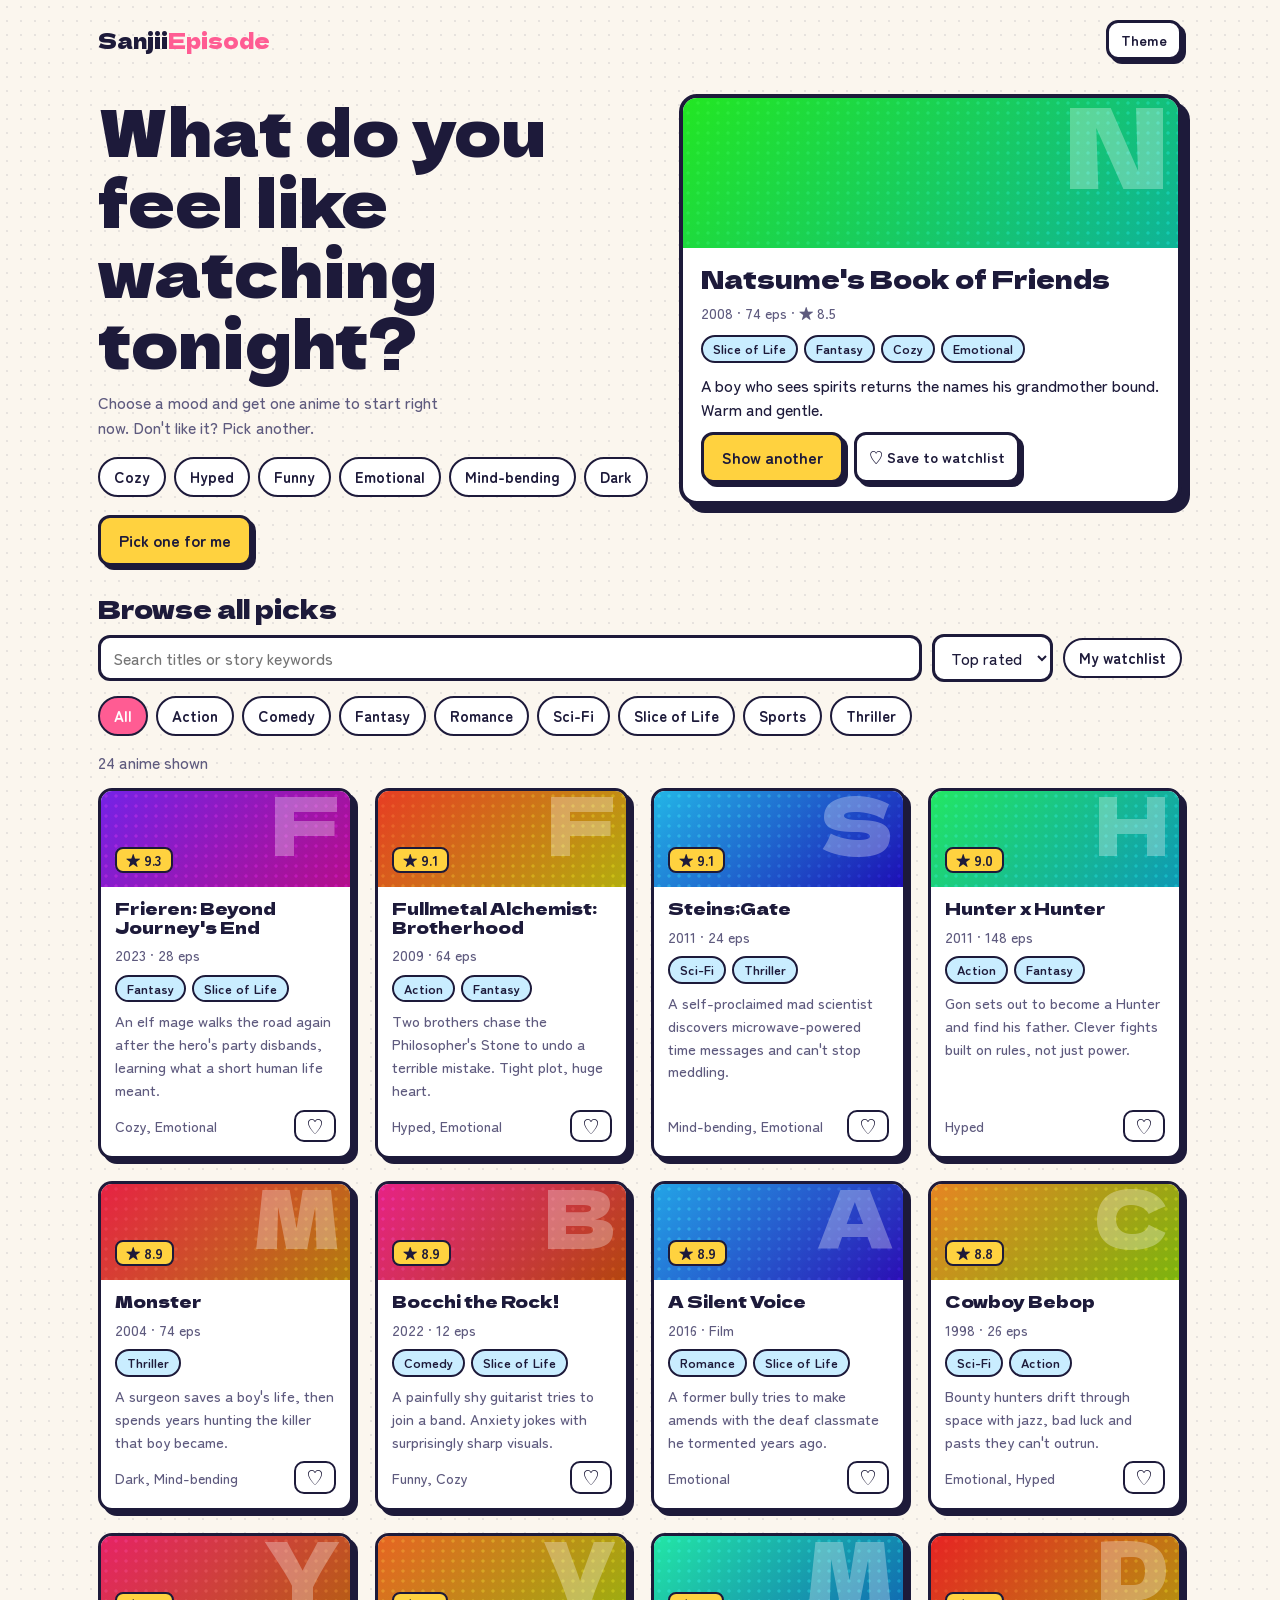
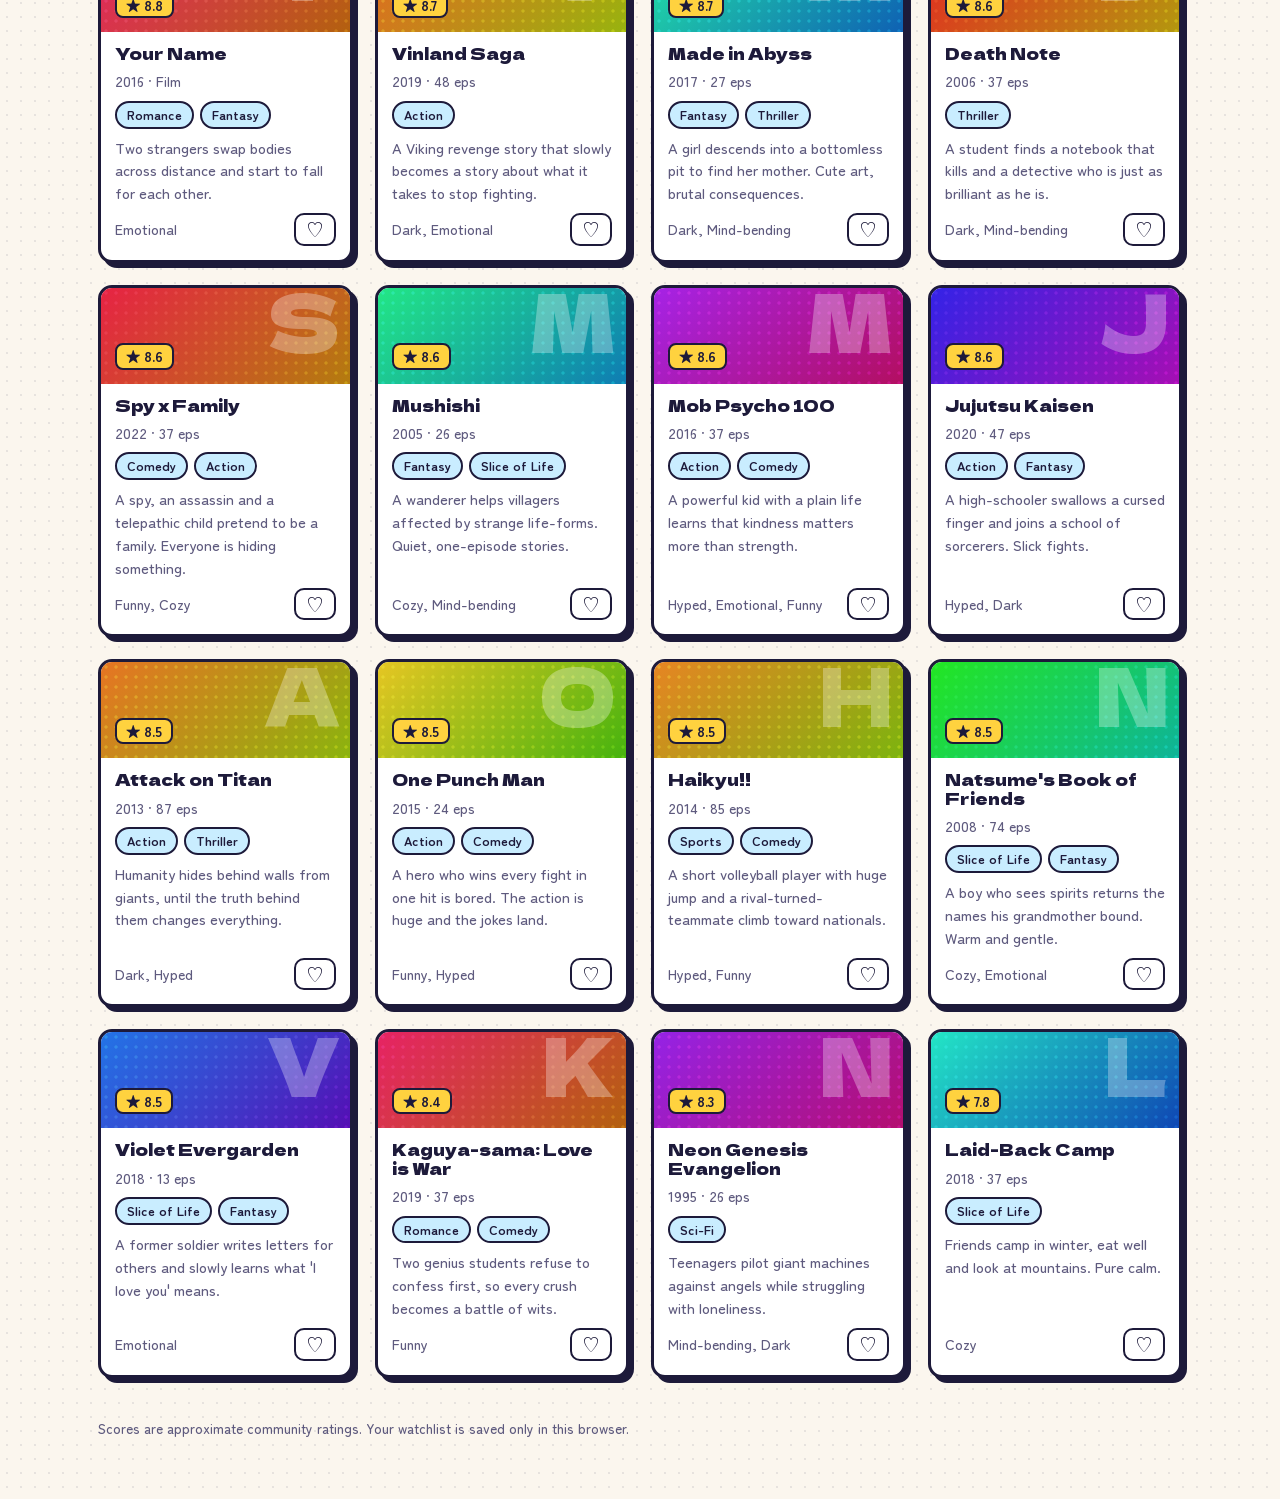
==== commit 36012839: "updated Name" ====
--- a/index.html
+++ b/index.html
@@ -6,7 +6,7 @@
       name="viewport"
       content="width=device-width, initial-scale=1, viewport-fit=cover"
     />
-    <title>Next Episode – Anime picks for your mood</title>
+    <title>Sanjii Episode – Anime picks for your mood</title>
     <link rel="preconnect" href="https://fonts.googleapis.com" />
     <link
       href="https://fonts.googleapis.com/css2?family=Dela+Gothic+One&family=Zen+Maru+Gothic:wght@400;500;700&display=swap"
